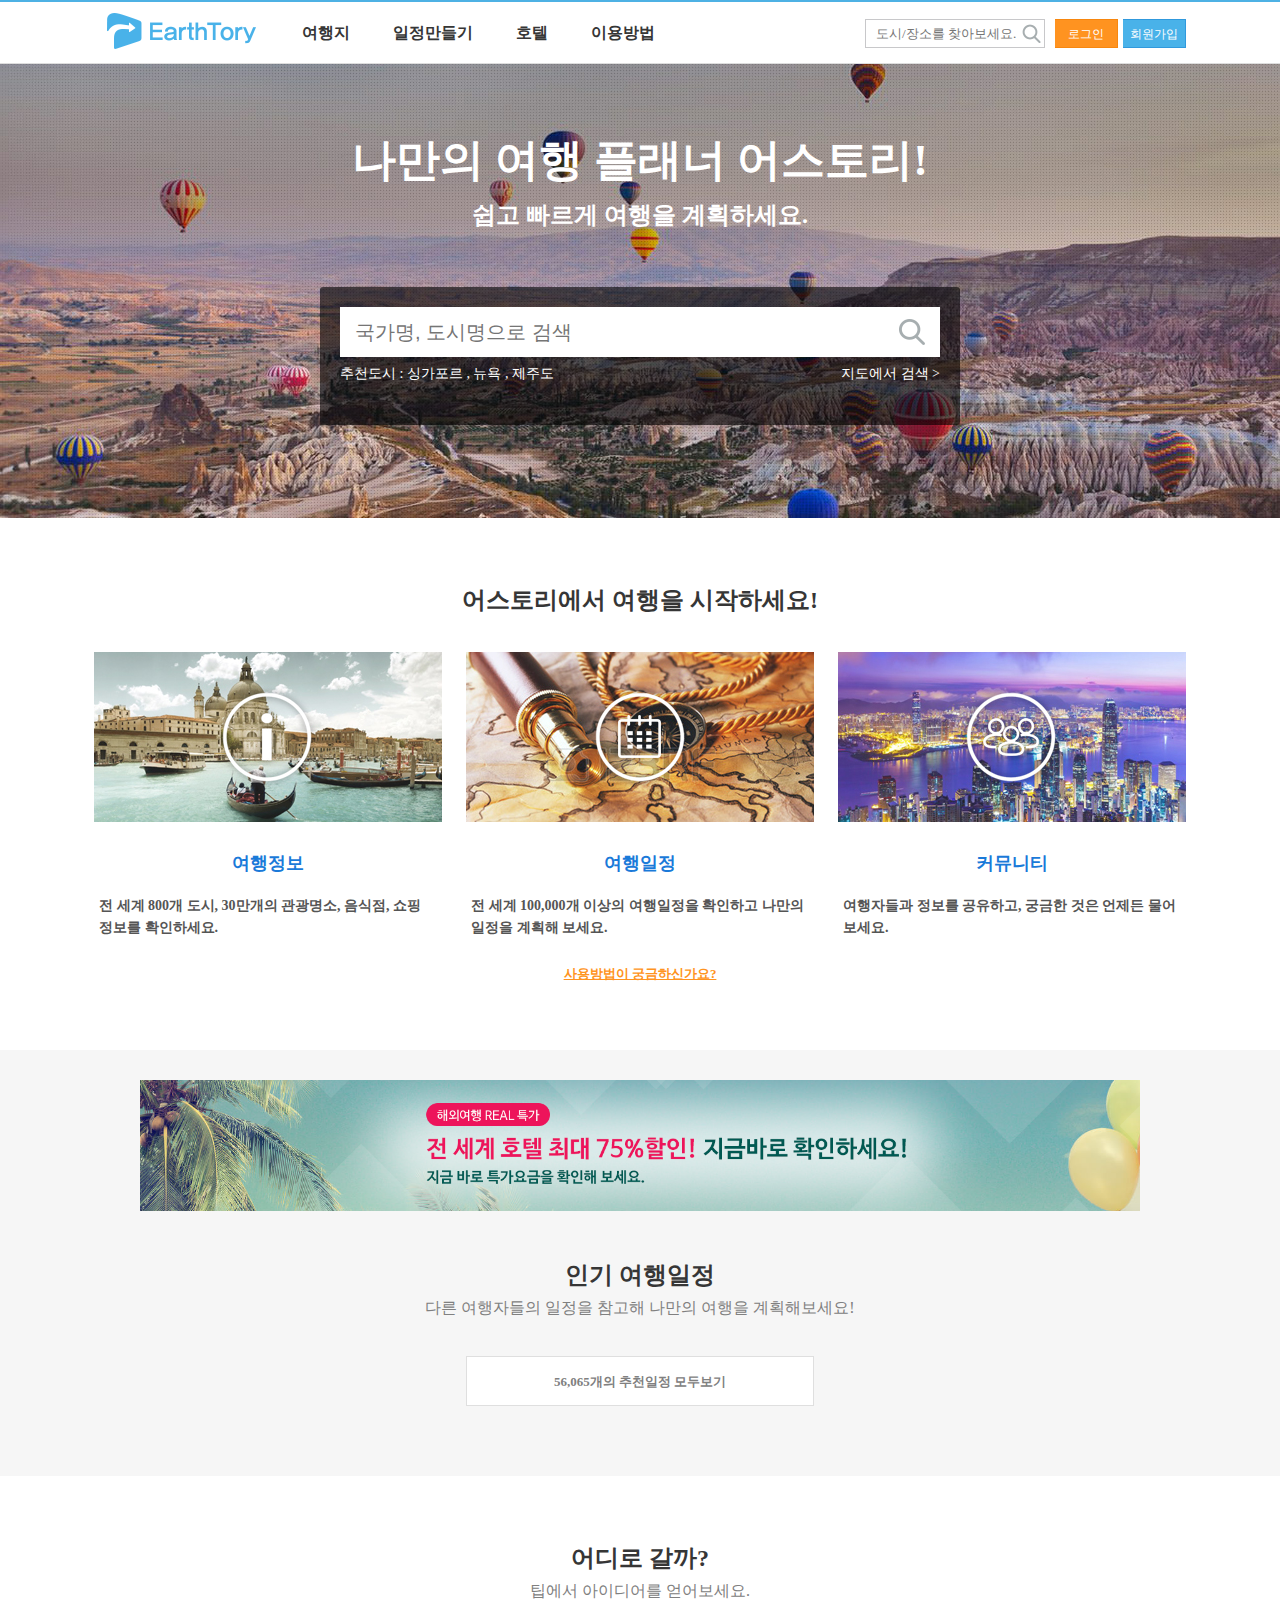
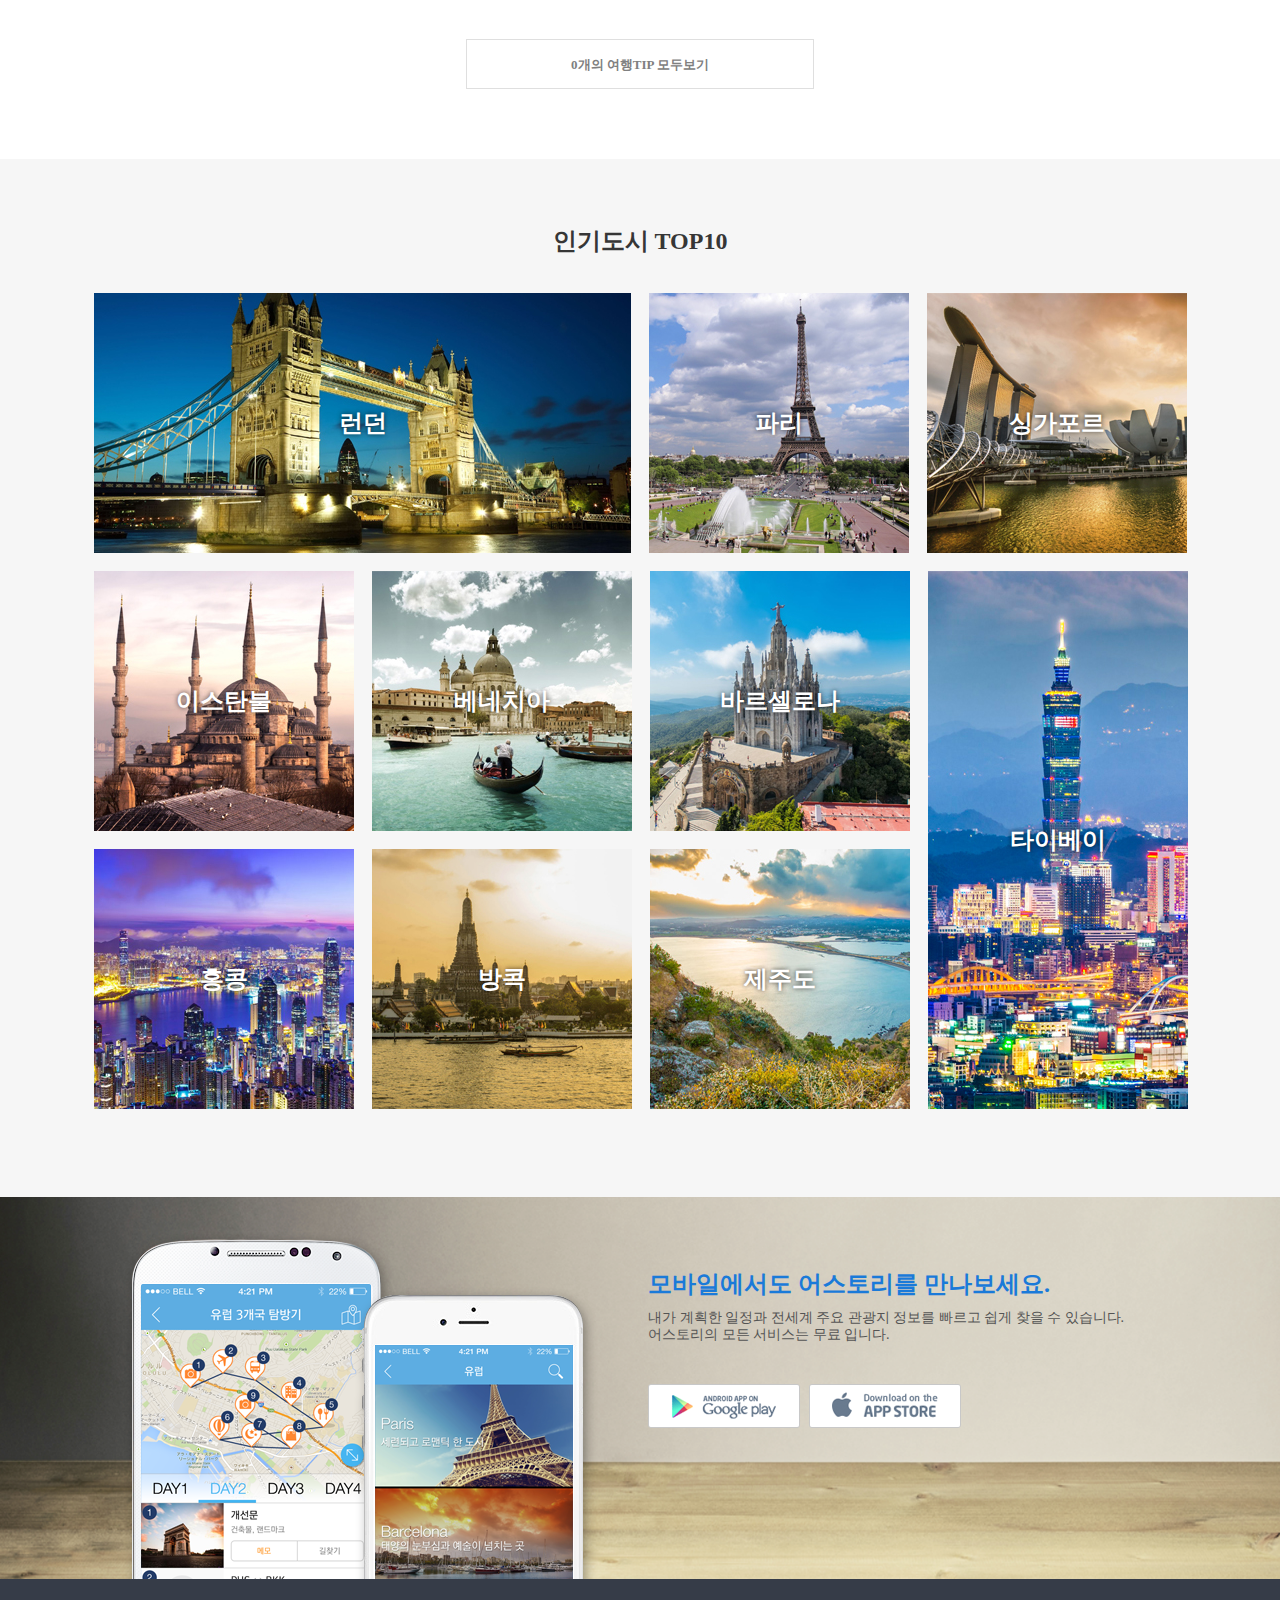
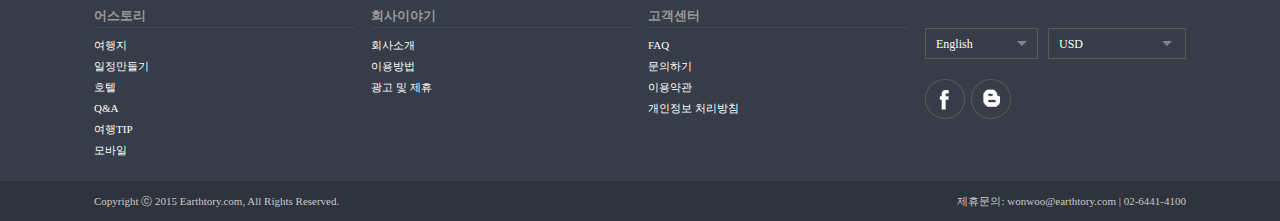
==== earthtory/WebContent/www.earthtory.com/ko/index.html @ 59d62470 "earthtory html,css,js file" ====
<!DOCTYPE HTML>
<!--[if lte IE 8]>
<script>
location.href = "/ko/update";
</script>
<![endif]-->
<html xmlns:fb="http://www.facebook.com/2008/fbml" xmlns:og="http://opengraphprotocol.org/schema/" lang="ko">
	
<!-- Mirrored from www.earthtory.com/ko/ by HTTrack Website Copier/3.x [XR&CO'2014], Thu, 04 Oct 2018 10:22:59 GMT -->
<!-- Added by HTTrack --><meta http-equiv="content-type" content="text/html;charset=UTF-8" /><!-- /Added by HTTrack -->
<head>
		<meta http-equiv="X-UA-Compatible" content="IE=edge;chrome=1" />
		<meta http-equiv="content-type" content="text/html; charset=utf-8"/>
		<meta name="google-site-verification" content="ipMgUnVX-SfjeuEkrb4h9kVsm7aKqjCDyEaCwb3EtlU" />
				<title>여행 플래너 어스토리</title>
		<meta name="description" content="20만개의 여행일정, 나만의 여행일정 계획하기"/>
		<meta name="keywords" content="여행일정, 여행일정 만들기, 명소, 음식점, 나이트라이프 여행정보, 호텔 가격비교, 호텔 최저가, 항공권 가격비교, 아시아 여행정보, 일본 여행, 타이베이 여행, 홍콩 여행, 런던 여행, 오사카 여행, 필리핀 여행, 유럽 여행, 호주 여행, 미국 여행, 괌 여행, 제주도 여행, 부산 여행, 싱가폴 여행, 말레이시아 여행, 발리 여행"/>
		<meta property="fb:app_id" content="334344006612913" />
	           <meta property="og:title" content="여행 플래너 어스토리"/>
	           <meta property="og:type" content="article"/>
	           <meta property="og:url" content="http://www.earthtory.com/ko"/>
	           <meta property="og:description" content="20만개의 여행일정, 나만의 여행일정 계획하기"/>
	           <meta property="og:image" content="../res/img/earthtory_logo_to_sns.png"/>
				<link rel="shortcut icon" href="http://www.earthtory.com/res/earthtory.ico">
		<link rel="stylesheet" href="../res/css/common/web/default_ko8db7.css?v=150805" type="text/css" />
		<link rel="stylesheet" href="../res/css/component/reset8db7.css?v=150805" />
		<link rel="stylesheet" href="../res/css/component/default8db7.css?v=150805" />
		<link rel="stylesheet" href="../res/css/common/web/gnb8db7.css?v=150805" />
		<script>
			var et_lang = 'ko';
		</script>
		<script type="text/javascript" src="../res/js/js/jquery-latest.min.js"></script>
		<script type="text/javascript" src="../res/js/common_script46d0.js?v=151210"></script>
		<script type="text/javascript" src="../res/js/component8db7.js?v=150805"></script>
		<script src="../res/js/js/jquery.form.js"></script>  <!-- jQuery Form -->
		<script src="../res/js/web/common_w8db7.js?v=150805"></script>
		<script src="../res/js/web/gnb.js"></script>
		<script type='text/javascript' src="../res/js/js/jquery.xdomainrequest.min.js"></script>
		<script type="text/javascript" src="../res/js/js/placeholder.js"></script>
		<script type="text/javascript">
			lang = {};
			function lang_uri(){
				return '';
			}
		</script>
		<script type="text/javascript" src="http://www.earthtory.com/jslang?lang=ko&amp;lang_file=commonjs"></script>
      <link rel="image_src" href="../res/img/earthtory_logo_to_sns.png"/>

      	      	<link rel="canonical" href="http://www.earthtory.com/ko">
      	
	<link rel="home" href="http://earthtory.com/">

	<link rel="alternate" href="http://www.earthtory.com/" hreflang="x-default" title="English"/>
	<link rel="alternate" href="http://www.earthtory.com/ja" hreflang="ja-jp" title="日本語"/>
	<link rel="alternate" href="http://www.earthtory.com/ko" hreflang="ko-kr" title="한국어"/>


<!--[if lt IE 9]>
	<script src="http://css3-mediaqueries-js.googlecode.com/svn/trunk/css3-mediaqueries.js"></script>
	<script src="https://oss.maxcdn.com/libs/html5shiv/3.7.0/html5shiv.js"></script>
	<script src="https://oss.maxcdn.com/libs/respond.js/1.4.2/respond.min.js"></script>

<![endif]-->
  <!--//<style type="text/css">
    *{
      behavior: url(/pie/PIE.htc);
    }
  </style>-->
<meta name="google-site-verification" content="MwgpAlNbsXRZEln-QQP8Jra-Aj8cTKcCtDd3L_StvTc" />
<meta name="naver-site-verification" content="48a2af847268bfd79153f73690ad01b35cb1593a"/>
	</head>

	<body>
<script>
  (function(i,s,o,g,r,a,m){i['GoogleAnalyticsObject']=r;i[r]=i[r]||function(){
  (i[r].q=i[r].q||[]).push(arguments)},i[r].l=1*new Date();a=s.createElement(o),
  m=s.getElementsByTagName(o)[0];a.async=1;a.src=g;m.parentNode.insertBefore(a,m)
  })(window,document,'script','../../www.google-analytics.com/analytics.js','ga');

  ga('create', 'UA-56285148-1', 'auto');
  ga('send', 'pageview');

    function setCookie(cName, cValue, cDay){
        var expire = new Date();
        expire.setDate(expire.getDate() + cDay);
        cookies = cName + '=' + escape(cValue) + '; path=/ '; // 한글 깨짐을 막기위해 escape(cValue)를 합니다.
        if(typeof cDay != 'undefined') cookies += ';expires=' + expire.toGMTString() + ';';
        document.cookie = cookies;
    }
 

    function getCookie(cName) {
        cName = cName + '=';
        var cookieData = document.cookie;
        var start = cookieData.indexOf(cName);
        var cValue = '';
        if(start != -1){
            start += cName.length;
            var end = cookieData.indexOf(';', start);
            if(end == -1)end = cookieData.length;
            cValue = cookieData.substring(start, end);
        }
        return unescape(cValue);
    }

// var service_popup = getCookie('service_popup_160112');
// if(service_popup == ''){
// window.open('http://www.earthtory.com/earthtory_160112_service_check.php', 'service_check', 'toolbar=no,location=no,directories=no,status=no,menubar=no,scrollbars=no, resizable=no,width=536,height=491')
// setCookie('service_popup_160112','close',7);
// }
//location.href="http://www.earthtory.com/earthtory_150324_service_check.php";
</script>




<div id="header">
	<div class="wrap">
						<h1 class="logo fl" alt="여행의 시작! 어스토리">
				<a href="http://www.earthtory.com/"><img src="../res/img/common/gnb/logo.png" alt="여행의 시작! 어스토리" ></a>
			</h1>
								<ul class="gnb fl">
			<a href="http://www.earthtory.com/area" class="fl"><li>여행지</li></a>
			<a href="http://www.earthtory.com/plan" class="fl"><li>일정만들기</li></a>
						<!--//start
			<a href="http://hotels.earthtory.com" target="_blank" class="fl"><li style="position:relative;">호텔비교<span style="font-size:10px;background:#ff0000;color:#fff;width:16px;height:16px;border-radius:8px;display:block;position:absolute;top:11px;right:6px;line-height:18px;text-align:center;">N</span></li></a>
			end//-->
<!-- 				<a href="/community/qa"" class="fl gnb_cmmt" data-on="n">
					<li>
						커뮤니티					</li>
					<div class="gnb_community_menu">
						<a href="/community/tips" class="gnb_cmmt_mnu gtip">
							여행TIP						</a>
						<a href="/community/qa" class="gnb_cmmt_mnu gqa">
							Q&A						</a>
					</div>
				</a> -->
						<a href="http://www.earthtory.com/hotel" class="fl"><li>호텔</li></a>
						<!--<a href="/flight" class="fl"><li>항공</li></a>-->
			<a href="http://www.earthtory.com/intro" class="fl"><li>이용방법</li></a>
			<!--//<a href="http://bilibaba.net" target="_blank" class="fl" style="font-weight:900;"><li>고프로대여</li></a>-->
			
		</ul>

		<div class="fr gnb_box">
			
				<div class="fl gnb_search_box" ><input type="text" id="gnb_search" placeholder="도시/장소를 찾아보세요."><div class="gnb_search_btn" style="display:none;"></div></div>
				<div id="gnb_search_autocomplete">

				</div>
			
		
			<div class="gnb_set_box_open_currency">
				<ul class="gnb_set_box_content_currency" id="gnb_set_select_currency">


					<li class="title bd_top">통화</li>
					<li class="radio" data-val="USD" data-name="currency">$ USD</li>
					<li class="radio" data-val="JPY" data-name="currency">¥ JPY</li>
					<li class="radio" data-val="EUR" data-name="currency">€ EUR</li>
					<li class="radio" data-val="CNY" data-name="currency">元 CNY</li>
					<li class="radio" data-val="AUD" data-name="currency">$ AUD</li>
					<li class="radio" data-val="CAD" data-name="currency">$ CAD</li>
					<li class="radio" data-val="NZD" data-name="currency">$ NZD</li>
					<li class="radio" data-val="GBP" data-name="currency">£ GBP</li>
					<li class="radio" data-val="PHP" data-name="currency">PhP PHP</li>
					<li class="radio" data-val="HKD" data-name="currency">HK$ HKD</li>
					<li class="radio" data-val="SGD" data-name="currency">$ SGD</li>
					<li class="radio" data-val="INR" data-name="currency">Rs INR</li>
					<li class="radio on" data-val="KRW" data-name="currency">\ KRW</li>
					
					
				</ul>
			</div>

			<div class="gnb_set_box_open_lang">
				<ul class="gnb_set_box_content_lang" id="gnb_set_select_lang">

					<li class="title">언어</li>
					<li class="radio on" data-val="ko" data-name="lang">한국어</li>
					<li class="radio" data-val="en" data-name="lang">ENGLISH</li>
					<li class="radio" data-val="ja" data-name="lang">日本語</li>

					<li class="title bd_top">거리 단위</li>
					<li class="radio on" data-val="km" data-name="units">Km</li>
					<li class="radio" data-val="mi" data-name="units">Miles</li>

				</ul>
			</div>

									<a href="javascript:void(0)" class="fr" onclick="et_modal('365px','499px','1','0','/member/join','2','1')"><div class="fl gnb_join_btn">회원가입</div></a>
					<a href="javascript:void(0)" class="fr" onclick="et_modal('365px','380px','1','0','/member','2','1')"><div class="fl gnb_login_btn">로그인</div></a>
				
			

			<a href="javascript:void(0);" class="fr" style="display:none;">

			<div class="fl gnb_set_box_currency script-popup" data-scp_child="gnb_set_box_open_currency" data-scp_ani="fade">
				<div style="padding-left:15px;">KRW</div>
			</div>

			<div class="fl gnb_set_box_lang script-popup" data-scp_child="gnb_set_box_open_lang" data-scp_ani="fade">
				<div style="width:81px;padding-left:12px;">한국어</div>
			</div>			
		</a>
			<div class="clear"></div>

		</div>
		<div class="clear"></div>
		</div>

	</div>
	<div class="clear"></div>





	
<div class="recent_action ra_absolute"></div>


<script>
//console.log('ko');
//console.log('ko');



    $('#gnb_set_select_currency, #gnb_set_select_lang').on('click', 'li', function(){
      var select_val = $(this).attr('data-val');
      var select_name = $(this).attr('data-name');

      var data = 'member_srl=0&'+select_name+'='+select_val;
        $.ajax({  
        type:'post',
        data:data,
        url:'/api/member/set_session',
        success: function(data){
             if(select_name == 'lang'){
             	if(select_val == 'en'){
             		location.href='http://www.earthtory.com/';
             	}else{
             		location.href='/'+select_val+'/';
             	}
             }else{
             	location.href='http://www.earthtory.com/';
             }
        }
      }); 
    });

</script><link rel="stylesheet" href="../res/css/web/date_picker8db7.css?v=150805" />
<link rel="stylesheet" href="../res/css/web/main59a4.css?v=150924" />
<script type="text/javascript" src="http://www.earthtory.com/jslang?lang=ja&amp;lang_file=city"></script>
<script type="text/javascript" src="../res/js/web/jui/jquery-ui.js"></script>
<script type="text/javascript" src="../res/js/web/main.js"></script>


<script type="text/javascript">
	$(document).ready(function(){
						$.ajax({
			type:'POST',
			url:'/api/tips/get_main_tips',
			data:{},
			success:function(data){
				console.log(data);
				var html = '';
				$.each(data.response_data,function(key,val){
					if(key == 0 || key == 5){
						var big_c = ' big';
					}else{
						var big_c = '';
					}
					html += '<a href="'+val.link_url+'" class="story_box'+big_c+'">';
						html += '<div class="story_imgbox">';
							html += '<div class="story_cnt">';
								html += val.cnt
							html += '</div>';
							html += '<img src="'+val.cover_img+'" alt="" class="story_img" onError="this.src=\''+val.page_img+'\';" />';
						html += '</div>';
						html += '<div class="story_title">';
							html += val.title
						html += '</div>';
						html += '<div class="story_desc">';
							if(big_c == ' big'){
								html += val.description.cut(150,'...');
							}else{
								html += val.description.cut(70,'...');
							}
							
						html += '</div>';
					html += '</a>';
				});

				html += '<div class="clear"></div>';

				$('.story_list').html(html);
				$('.more_btn.tip').text(lang_ex(lang.main_tip_more,data.response_result));
			}
		});
			});


get_plan_main_list();
function get_plan_main_list(){
  $.ajax({  
		type:'post',
		url:'/api/plan/get_plan_main_list',
		dataType:'json',
		success: function(data){
		 html = '';
		 console.log('====================');
		 console.log(data);
		  $.each(data.response_data, function(key, val) {
				html += '<a href="'+val.plan_url+'" target="_blank" class="box"><div class="plan_bg">';
				html += '<div class="plan_bg_inner"><span>'+val.start_day+'</span><span class="tour_day">'+val.tour_day+'DAYS</span><br>'+cutStr(val.pn_title,38)+'</div></div>';
				html += '<div class="plan_img_box">	<img src="'+val.cover_img_url+'" alt="" class="plan_img"></div>';
				html += '<div class="plan_bg_inner2"><span>'+val.tour_type_nm+'</span><div class="fr pn_list_copy_icon">'+val.copy_cnt+'</div><div class="fr pn_list_view_icon">'+val.view_cnt+'</div><div class="fr pn_list_spot_icon">'+val.inspot_cnt+'</div>';
				html += '<div class="clear"></div><div class="pn_list_city">'+cutStr(val.city_names,45)+'</div><div class="clear"></div><div class="pn_list_user">'+val.member_names+'</div></div></a>';
		  });
		  html += '<div class="clear"></div>';
		  $('.plan_list').html(html);
		},complete: function(){

		},error:function(data){
			console.log(data);
		}
	  });
}

</script>
<div class="main_top" style="background:url('../res/img/main/key_bg_3.jpg') no-repeat;background-size:cover;">
	<div class="wrap">
		<div class="main_top_title">
			나만의 여행 플래너 어스토리!		</div>
		<div class="main_top_desc">
			쉽고 빠르게 여행을 계획하세요.		</div>
		<div class="search_area">
			<input class="search_input" id="city_search" placeholder="국가명, 도시명으로 검색">
			<div id="city_autocomplete"></div>
			<div class="latest_search">
									추천도시 : 
											<a href="http://www.earthtory.com/city/singapore_243" class="latest_a">싱가포르</a>
					,						<a href="http://www.earthtory.com/city/new-york_10022" class="latest_a">뉴욕</a>
					,						<a href="http://www.earthtory.com/city/jeju_312" class="latest_a">제주도</a>
												</div>
			<a class="go_map" href="javascript:void(0)" onclick="et_full_modal('/modal/world_map')">지도에서 검색 ></a>
			<div class="clear"></div>
		</div>
	</div>
</div>

<div class="page white">
	<div class="wrap">
		<div class="page_title">
			어스토리에서 여행을 시작하세요!		</div>
		<div class="clear"></div>
		<div class="intro_list">
			<div class="intro_box" onClick="location.href='http://www.earthtory.com/area';">
				<img src="../res/img/main/intro_img/intro_1.jpg" alt="" />
				<div class="intro_title">
					여행정보				</div>
				<div class="intro_desc">
					전 세계 800개 도시, 30만개의 관광명소, 음식점, 쇼핑 정보를 확인하세요.				</div>
			</div>
			<div class="intro_box" onClick="location.href='http://www.earthtory.com/plan';">
				<img src="../res/img/main/intro_img/intro_2.jpg" alt="" />
				<div class="intro_title">
					여행일정				</div>
				<div class="intro_desc">
					전 세계 100,000개 이상의 여행일정을 확인하고 나만의 일정을 계획해 보세요.				</div>
			</div>
							<div class="intro_box" onClick="location.href='http://www.earthtory.com/community/qa';">
							<img src="../res/img/main/intro_img/intro_3.jpg" alt="" />
				<div class="intro_title">
					커뮤니티				</div>
				<div class="intro_desc">
					여행자들과 정보를 공유하고, 궁금한 것은 언제든 물어보세요.				</div>
			</div>
			<div class="clear"></div>
		</div>
		<a href="http://www.earthtory.com/intro" class="intro_link">
			사용방법이 궁금하신가요?		</a>
	</div>
</div>


	<div class="page silver" style="padding-top:30px;">
		
		<center style="padding-bottom:50px;"><a href="https://www.agoda.com/?cid=1740480" target="_blank"><img src="../res/1600_210_1.png" style="width:1000px;height:auto;"></a></center>
		
		<!--//<center style="padding-bottom:50px;"><a href="/earthtory_agoda" target="_blank"><img src="/res/et_x_agoda/1000X131.jpg" style="width:1000px;height:auto;"></a></center>-->
		<div class="wrap">
			<div class="page_title">
				인기 여행일정
			</div>
			<div class="page_desc">
				다른 여행자들의 일정을 참고해 나만의 여행을 계획해보세요!
			</div>
			<div class="plan_list">
				

					<div class="clear"></div>
			</div>
			<div class="more_btn" onClick="location.href='http://www.earthtory.com/plan';">
				56,065개의 추천일정 모두보기
			</div>
		</div>
	</div>

	<div class="page white">
		<div class="wrap">
			<div class="page_title">
				어디로 갈까?			</div>
			<div class="page_desc">
				팁에서 아이디어를 얻어보세요.			</div>
			<div class="story_list">
				<!--
				<a href="#" class="story_box big">
					<div class="story_imgbox">
						<div class="story_cnt">
							54
						</div>
						<img src="http://img.earthtory.com/img/place_img/92/1239_0_et.jpg" alt="" class="story_img" />
					</div>
					<div class="story_title">
						서울여행 한눈에 파악하기
					</div>
					<div class="story_desc">
						2004년 여름, 파리의 공기는 조용히 서울에도착했다.  남성과 여성의 더 신데렐라 이야기<br>
						를 참조하거나 매력의 푸 신 양, 김정은....
					</div>
				</a>
				<a href="#" class="story_box">
					<div class="story_imgbox">
						<div class="story_cnt">
							54
						</div>
						<img src="http://img.earthtory.com/img/place_img/92/1126_0_et.jpg" alt="" class="story_img" />
					</div>
					<div class="story_title">
						서울여행 한눈에 파악하기
					</div>
					<div class="story_desc">
						2004년 여름, 파리의 공기는 조용히 서울에도착했다.  남성과 여성의 더 신데렐라 이야기<br>
						를 참조하거나 매력의 푸 신 양, 김정은....
					</div>
				</a>
				<div class="clear"></div>
				-->
			</div>

			<div class="more_btn tip" onClick="location.href='http://www.earthtory.com/community/tips';">
				0개의 여행TIP 모두보기			</div>
		</div>
	</div>

<div class="page silver">
	<div class="wrap">
		<div class="page_title">
			인기도시 TOP10		</div>
		<div class="top_city_list">
			<a href="http://www.earthtory.com/city/london_309" class="top_city w2">
				<div class="top_city_title">
					런던				</div>
				<img src="../res/img/main/po_city/po_city_01.jpg" alt="" />
			</a>
			<a href="http://www.earthtory.com/city/paris_307" class="top_city">
				<div class="top_city_title">
					파리				</div>
				<img src="../res/img/main/po_city/po_city_02.jpg" alt="" />
			</a>
			<a href="http://www.earthtory.com/city/singapore_243" class="top_city">
				<div class="top_city_title">
					싱가포르				</div>
				<img src="../res/img/main/po_city/po_city_03.jpg" alt="" />
			</a>

			<a href="http://www.earthtory.com/city/istanbul_202" class="top_city">
				<div class="top_city_title">
					이스탄불				</div>
				<img src="../res/img/main/po_city/po_city_04.jpg" alt="" />
			</a>
			<a href="http://www.earthtory.com/city/venice_187" class="top_city">
				<div class="top_city_title">
					베네치아				</div>
				<img src="../res/img/main/po_city/po_city_05.jpg" alt="" />
			</a>
			<a href="http://www.earthtory.com/city/barcelona_10005" class="top_city">
				<div class="top_city_title">
					바르셀로나				</div>
				<img src="../res/img/main/po_city/po_city_06.jpg" alt="" />
			</a>
			<a href="http://www.earthtory.com/city/taipei_92" class="top_city h2">
				<div class="top_city_title">
					타이베이				</div>
				<img src="../res/img/main/po_city/po_city_07.jpg" alt="" />
			</a>

			<a href="http://www.earthtory.com/city/hong-kong_245" class="top_city">
				<div class="top_city_title">
					홍콩				</div>
				<img src="../res/img/main/po_city/po_city_08.jpg" alt="" />
			</a>
			<a href="http://www.earthtory.com/city/bangkok_86" class="top_city">
				<div class="top_city_title">
					방콕				</div>
				<img src="../res/img/main/po_city/po_city_09.jpg" alt="" />
			</a>
			<a href="http://www.earthtory.com/city/jeju_312" class="top_city">
				<div class="top_city_title">
					제주도				</div>
				<img src="../res/img/main/po_city/po_city_10.jpg" alt="" />
			</a>
			<div class="clear"></div>
		</div>
	</div>
</div>


<div class="et_mobile_full_box">
	<div class="wrap" style="height:382px;">
		<div class="et_mobile_demo"><img src="../res/img/main/et_mobile_demo_ko.png" alt="모바일에서도 어스토리를 만나보세요."></div>
		<div class="et_mobile_title">
			<!--모바일에서도 어스토리를 만나보세요-->모바일에서도 어스토리를 만나보세요.		</div>
		<div class="et_mobile_sub_title" style="font-size:14px;">
			<!--내가 계획한 일정과 전세계 주요 관광지 정보를 빠르고 쉽게 찾을 수 있습니다.<br>어스토리의 모든 서비스는 무료 입니다.-->내가 계획한 일정과 전세계 주요 관광지 정보를 빠르고 쉽게 찾을 수 있습니다.<br>어스토리의 모든 서비스는 무료 입니다.		</div>
		<div class="et_mobile_google"><a href="https://play.google.com/store/apps/details?id=com.earthtory" target="_blank"><img src="../res/img/main/et_mobile_google.png"></a></div>
		<div class="et_mobile_apple">
							<a href="https://itunes.apple.com/kr/app/eoseutoli-earthtory-juyo-gwangwangji/id919377935?mt=8" target="_blank">
							<img src="../res/img/main/et_mobile_apple.png">
			</a>
		</div>
		<div class="et_mobile_sns_fb">
			<a href="http://facebook.com/Earthtory" target="_blank">
				<div class="et_mobile_sns_icon fl">
					<img src="../res/img/main/sns_fb_icon.png" alt="어스토리 페이스북"><!--어스토리 페이스북-->
				</div>
			<div class="et_mobile_sns_txt fl">www.facebook.com/Earthtory</div></a>
			<div class="clear"></div>
		</div>
		<div class="et_mobile_sns_nv">
			<a href="http://blog.earthtory.com/" target="_blank">
				<div class="et_mobile_sns_icon fl">
					<img src="../res/img/main/sns_nv_icon.png" alt="어스토리 블로그"><!--어스토리 블로그-->
				</div>
			<div class="et_mobile_sns_txt fl">blog.earthtory.com</div></a>
			<div class="clear"></div>
		</div>
	</div>
</div>	
<div id="footer">
	<div class="wrap">
		<div class="footer_col fl">
			<div class="footer_title">어스토리</div>
			<a href="http://www.earthtory.com/area">여행지</a>
			<a href="http://www.earthtory.com/plan">일정만들기</a>
			<a href="http://www.earthtory.com/hotel">호텔</a>
						<a href="http://www.earthtory.com/community/qa">Q&A</a>
			<a href="http://www.earthtory.com/community/tips">여행TIP</a>
						<a href="http://www.earthtory.com/mobile">모바일</a><!--모바일-->
		</div>

		<div class="footer_col fl">
			<div class="footer_title">회사이야기</div>
			<a href="http://www.earthtory.com/helpdesk/about">회사소개</a>
			<a href="http://www.earthtory.com/helpdesk/intro">이용방법</a>
			<a href="http://www.earthtory.com/helpdesk/contact">광고 및 제휴</a>
		</div>

		<div class="footer_col fl">
			<div class="footer_title">고객센터</div>
			<a href="http://www.earthtory.com/helpdesk/faq">FAQ</a>
			<a href="http://www.earthtory.com/helpdesk">문의하기</a>
			<a href="http://www.earthtory.com/helpdesk/policy">이용약관</a>
			<a href="http://www.earthtory.com/helpdesk/personal_info">개인정보 처리방침</a>
		</div>
		
		
				<div class="footer_col fl" style="margin-right:0px;">
			<div class="footer_title" style="border-bottom:0px;margin-bottom:0px;">&nbsp;</div>
			<script type="text/javascript">
				$(document).ready(function(){
					$('#lang_chage_item_box .lang_change_item').click(function(){
						var lang_n = $(this).attr('data');
						console.log(lang_n);
						$.ajax({
							type:'post',
							url:'/api/member/set_session',
							data:{'lang':lang_n},
							success:function(){
								if(lang_n == 'ko'){
									location.href = 'index.html';
								}else if(lang_n == 'ja'){
									location.href = 'http://www.earthtory.com/ja/';
								}else{
									location.href = 'http://www.earthtory.com/';
								}
							}
						});
					});

					$('#currency_change_item_box .currency_change_item').click(function(){
						var currency = $(this).attr('data');
						console.log(currency);
						$.ajax({
							type:'post',
							url:'/api/member/set_session',
							data:{'currency':currency},
							success:function(data){
								location.href = 'http://www.earthtory.com/ko';
							}
						});
					});
				});

				$('#footer').on('click','#footer_lang_sel_box',function(){
					is_open = $(this).attr('data-is_open');
					//console.log(is_open);
					if(is_open == '1'){
						$('#lang_chage_item_box').slideUp(300);
						$(this).attr('data-is_open','0');
					}else{
						$('#lang_chage_item_box').slideDown(200);
						$(this).attr('data-is_open','1');
					}
				});

				$('#footer').on('click','#footer_currency_sel_box',function(){
					is_open = $(this).attr('data-is_open');
					//console.log(is_open);
					if(is_open == '1'){
						$('#currency_change_item_box').slideUp(300);
						$(this).attr('data-is_open','0');
					}else{
						$('#currency_change_item_box').slideDown(200);
						$(this).attr('data-is_open','1');
					}
				});

			</script>


			<div class="fl footer_lang_box" id="footer_lang_sel_box" data-is_open="0" data-h="ko">
									English
							</div>
			<div id="lang_chage_item_box">
				<a href="index.html" class="prevent_href lang_change_item" data="ko.html">한국어</a>
				<a href="http://www.earthtory.com/ja/" class="prevent_href lang_change_item" data="http://earthtory.com/">日本語</a>
				<a href="http://www.earthtory.com/" class="prevent_href lang_change_item" data="http://earthtory.com/">English</a>
			</div>
			<div class="fl footer_currency_box" id="footer_currency_sel_box" data-is_open="0">				
				USD			</div>
			<div id="currency_change_item_box">
				<a class="currency_change_item" data="http://earthtory.com/">KRW</a>
				<a class="currency_change_item" data="http://earthtory.com/">JPY</a>
				<a class="currency_change_item" data="http://earthtory.com/">USD</a>
			</div>
			<div class="clear" style="padding-bottom:20px"></div>

			<div class="fl footer_sns_icon"><a href="https://www.facebook.com/Earthtory" target="_blank"><img src="../res/img/common/footer/ft_fb_icon.png" alt="어스토리 페이스북"></a></div>
			<div class="fl footer_sns_icon"><a href="http://blog.earthtory.com/" target="_blank"><img src="../res/img/common/footer/ft_blog_icon.png" alt="어스토리 트위터"></a></div>
			<!-- <div class="fl footer_sns_icon"><img src="/res/img/common/footer/ft_pr_icon.png" alt="어스토리 핀터레스트"></div>
			<div class="fl footer_sns_icon"><img src="/res/img/common/footer/ft_gp_icon.png" alt="어스토리 구글플러스"></div> -->
			<div class="clear"></div>
		</div>
		
		<div class="clear"></div>
	</div>

	<div class="footer_bottom">
		<div class="wrap">
			Copyright ⓒ 2015 Earthtory.com, All Rights Reserved.
						<div style="float:right;">제휴문의: wonwoo@earthtory.com | 02-6441-4100</div><div class="clear"></div>
		</div>
	</div>
</div>
---- earthtory/WebContent/www.earthtory.com/res/css/common/web/default_ko8db7.css ----
@charset "utf-8";

html, body, div, span, applet, object, iframe,
h1, h2, h3, h4, h5, h6, p, blockquote, pre,
a, abbr, acronym, address, big, cite, code,
del, dfn, em, img, ins, kbd, q, s, samp,
small, strike, strong, sub, sup, tt, var,
 u, i, center,
dl, dt, dd, ol, ul, li,
fieldset, form, label, legend,
table, caption, tbody, tfoot, thead, tr, th, td,
article, aside, canvas, details, embed, 
figure, figcaption, footer, header, hgroup, 
menu, nav, output, ruby, section, summary,
time, mark, audio, video {
    margin: 0;
    padding: 0;
    border: 0;
    font-size: 100%;
    font: inherit;
}

article, aside, details, figcaption, figure, 
footer, header, hgroup, menu, nav, section {
    display: block;
}
body {
    line-height: 1;
}
ol, ul {
    list-style: none;
}
blockquote, q {
    quotes: none;
}
blockquote:before, blockquote:after,
q:before, q:after {
    content: '';
    content: none;
}
table {
    border-collapse: collapse;
    border-spacing: 0;
}

a, a:hover{
	text-decoration:none;
}

body, html{
	margin:0;
	padding:0;
	width:100%;
	height:100%;
	font-family:nanum;
	font-size:12px;
}

html{
	overflow-y:scroll;
}

@font-face {
	font-family: 'nanum';
	src: url('http://img.earthtory.com/res/file/font/NanumBarunGothic.eot') format('eot');
	src: url('http://img.earthtory.com/res/file/font/NanumBarunGothic.eot?#iefix') format('embedded-opentype'),
		url('http://img.earthtory.com/res/file/font/NanumBarunGothic.woff') format('woff'),
		url('http://img.earthtory.com/res/file/font/NanumBarunGothic.ttf') format('truetype');
	font-weight:normal;
	font-style:normal;
}

@font-face {
	font-family: 'nanum_b';
	src: url('http://img.earthtory.com/res/file/font/NanumBarunGothic.eot') format('eot');
	src: url('http://img.earthtory.com/res/file/font/NanumBarunGothic.eot?#iefix') format('embedded-opentype'),
		url('http://img.earthtory.com/res/file/font/NanumBarunGothic.woff') format('woff'),
		url('http://img.earthtory.com/res/file/font/NanumBarunGothic.ttf') format('truetype');
	font-weight:normal;
	font-style:normal;
}

*{
	font-family:'나눔바른고딕',NanumBarunGothic,'nanum','돋움',Dotum,'맑은고딕','Malgun Gothic','굴림',Gulim,Helvetica,sans-serif;
}

.clear{
	clear:both;
}

.fl{float:left;}

.fr{float:right;}

#wrap {width:100%; height:100%; margin:0 auto;}
#header {position:relative; float:left; height:60px; background-color:white; width:100%;min-width:1092px; z-index:100;border-bottom: 1px solid #ddd;}
#container {float:left; width:100%; min-height:100%; margin: -60px 0 -400px;}
* html #container {height:100%;}
#content {float:left; width:100%; padding-bottom:30px;}
#footer {position:relative; float:left; height:400px; width:100%;} 

div, input, label, a, select{
	box-sizing:border-box;
}

.error{
	color:red;
	padding-top:3px;
}
#paging{padding:15px 0 30px;text-align:center;}
#paging button{min-width:23px;height:20px;margin-left:3px;padding:1px 4px;border:1px solid transparent;background-color:transparent;color:#808080;font-size:11px;vertical-align:top;cursor:pointer;}
#paging button:hover{border:1px solid #c6c6c6;}
#paging button.on{border:1px solid #1a7ad9;color:#1a7ad9;font-weight:bold;}
#paging .nv button{width:24px;border:1px solid #c6c6c6;text-indent:-5000px;overflow:hidden;}
#paging .pgn-pv1{background:url('../../../img/common/paging/pg_first.png') no-repeat;background-position:6px 4px;}
#paging .pgn-pv2{background:url('../../../img/common/paging/pg_prev.png') no-repeat;background-position:10px 4px;}
#paging .pgn-nx1{background:url('../../../img/common/paging/pg_last.png') no-repeat;background-position:7px 4px;}
#paging .pgn-nx2{background:url('../../../img/common/paging/pg_next.png') no-repeat;background-position:10px 4px;}
[class^="pgn-"],[class*=" pgn-"]{display:inline-block;background-image:url(http://earthtory.com/);background-repeat:no-repeat;}
---- earthtory/WebContent/www.earthtory.com/res/css/component/reset8db7.css ----
@charset "utf-8";
html, body, div, span, applet, object, iframe,
h1, h2, h3, h4, h5, h6, p, blockquote, pre,
a, abbr, acronym, address, big, cite, code,
del, dfn, em, img, ins, kbd, q, s, samp,
small, strike, strong, sub, sup, tt, var,
 u, i, center,
dl, dt, dd, ol, ul, li,
fieldset, form, label, legend,
table, caption, tbody, tfoot, thead, tr, th, td,
article, aside, canvas, details, embed, 
figure, figcaption, footer, header, hgroup, 
menu, nav, output, ruby, section, summary,
time, mark, audio, video {
    margin: 0;
    padding: 0;
    border: 0;
    font-size: 100%;
    font: inherit;
}
/* HTML5 display-role reset for older browsers */
article, aside, details, figcaption, figure, 
footer, header, hgroup, menu, nav, section {
    display: block;
}
body {
    line-height: 1;
}
ol, ul {
    list-style: none;
}
blockquote, q {
    quotes: none;
}
blockquote:before, blockquote:after,
q:before, q:after {
    content: '';
    content: none;
}
table {
    border-collapse: collapse;
    border-spacing: 0;
}

a, a:hover{
	text-decoration:none;
}

body, html{
	margin:0;
	padding:0;
	width:100%;
	height:100%;
	font-size:12px;
	font-family:'open sans';
}

html{
	overflow-y:scroll;
}

.clear{
	clear:both;
}

div, input, label, a, select, ul, li{
	box-sizing:border-box;
}
---- earthtory/WebContent/www.earthtory.com/res/css/component/default8db7.css ----
.bgb-10{
	background:url('../../img/component/bg/bgb_10.png') repeat;
}

.bgb-20{
	background:url('../../img/component/bg/bgb_20.png') repeat;
}

.bgb-30{
	background:url('../../img/component/bg/bgb_30.png') repeat;
}

.bgb-40{
	background:url('../../img/component/bg/bgb_40.png') repeat;
}

.bgb-50{
	background:url('../../img/component/bg/bgb_50.png') repeat;
}

.bgb-60{
	background:url('../../img/component/bg/bgb_60.png') repeat;
}

.bgb-70{
	background:url('../../img/component/bg/bgb_70.png') repeat;
}

.bgb-80{
	background:url('../../img/component/bg/bgb_80.png') repeat;
}

.bgb-90{
	background:url('../../img/component/bg/bgb_90.png') repeat;
}



.bgw-10{
	background:url('../../img/component/bg/bgw_10.png') repeat;
}

.bgw-20{
	background:url('../../img/component/bg/bgw_20.png') repeat;
}

.bgw-30{
	background:url('../../img/component/bg/bgw_30.png') repeat;
}

.bgw-40{
	background:url('../../img/component/bg/bgw_40.png') repeat;
}

.bgw-50{
	background:url('../../img/component/bg/bgw_50.png') repeat;
}

.bgw-60{
	background:url('../../img/component/bg/bgw_60.png') repeat;
}

.bgw-70{
	background:url('../../img/component/bg/bgw_70.png') repeat;
}

.bgw-80{
	background:url('../../img/component/bg/bgw_80.png') repeat;
}

.bgw-90{
	background:url('../../img/component/bg/bgw_90.png') repeat;
}

/* 라운딩 */

.circle{
	overflow:hidden;
	border-radius:50%;
}

/* 버튼 */

.btn-sky{
	height:42px;
	line-height:42px;
	padding:0px 15px 0px 15px;
	border:1px solid #3199d8;
	background:#49b2e9;
	font-family:'nanum_b';
	display:inline-block;
	color:white;
	text-align:center;
	cursor:pointer;
	font-size:15px;
}

.btn-gray{
	height:42px;
	line-height:42px;
	padding:0px 15px 0px 15px;
	border:1px solid #3b3b3bz;
	background:#555555;
	font-family:'nanum_b';
	display:inline-block;
	color:white;
	text-align:center;
	cursor:pointer;
	font-size:15px;
}


/* 라디오 */
.radio{
	cursor:pointer;
}

.et-radio{
	cursor:pointer;
	width:20px;
	height:20px;
	background:url('../../img/component/input/radio_bg.gif') no-repeat;
	display:block;
	float:left;
}

.et-radio:after{
	clear:both;
}

.radio:hover .et-radio{
	background-position:0px -40px;
}

.radio.on .et-radio{
	background-position:0px -20px;
}

.et-radio_txt{
	float:left;
	display:block;
	line-height:20px;
	padding-left:8px;
}

.et-radio_txt:after{
	clear:both;
}

/* 셀렉트 */

.select-parent{
	position:relative;
	border:1px solid #c8c8ca;
	cursor:pointer;
	display:inline-block;
	color:#808080;
	background:url('../../img/component/input/select_arrow.gif') no-repeat white;
	background-position:right 50%;
	padding-right:29px;
	top:0px;
}

.select-value{
	padding-left:10px;
	margin-right:29px;
	display:block;
	height:100%;
	float:left;
}

.select-arrow{
	width:29px;
	height:27px;
	display:block;
	float:right;
	overflow:hidden;
}

.select-arrow:after{
	clear:both;
}

.select-value, .select-option{
	height:29px;
	line-height:29px;
	padding-left:10px;
	font-family:'nanum';
	font-size:13px;
	color:#808080;
		white-space:nowrap;
}

.select-child{
	box-shadow:0px 0px 3px silver;
	display:inline-block;
	position:relative;
}

.select-option{
	padding-right:29px;
	border-bottom:1px solid #eaeaea;
	border-left:1px solid #c8c8ca;
	border-right:1px solid #c8c8ca;
	width:100%;
	cursor:pointer;
	background:white;
	white-space:nowrap;
}

.select-option:hover{
	background:#eaeaea;
}

.select-option.hidden{
	display:none;
}

.select-option.on{
	display:none;
}

.select-box{
	position:relative;
}

/* 모달 클래스 */

.et_modal_layer{
	position:fixed;
	width:100%;
	height:100%;
	z-index:999999;
	/*background:rgba(0,0,0,0.7);	*/
	background:url('../../img/component/bg/bgb_70.png') repeat;
}

.et_modal_layer_full{
	position:fixed;
	width:100%;
	height:100%;
	z-index:999999;
	/*background:rgba(0,0,0,0.7);	*/
	background:white;
}

.et_modal_bg{
	position:fixed;
	width:100%;
	height:100%;
	z-index:3;
	left:0px;
	top:0px;
}

.et_modal_bg.on{
	cursor:pointer;
}

.et_modal_window{
	position:relative;
	width:50%;
	height:50%;
	background:transparent;
	margin:0 auto;
	margin-top:200px;
	display:none;
	text-align:center;
	z-index:4;
}

.et_iframe{
	width:100%;
	height:100%;
	background:#fff;
	margin:0 auto;
	border:0px;
}
.et_modal_close{
	position:absolute;
	color:#fff;
	background:#000;
	cursor:pointer;
	right:0px;
}

.et_modal_load{
	position:fixed;
	width:100%;
	height:100%;
	color:#fff;
	margin:0 auto;
	text-align:center;
	font-weight:bold;
	font-size:20px;
}

.msg_box{
	height:83px;
	padding-left:68px;
	padding-right:20px;
	color:#555555;
	line-height:83px;
	background:url('../../img/component/common_msg/check.png') no-repeat white;
	background-position:20px 23px;
	position:fixed;
	top:50%;
	left:50%;
	margin-top:-41px;
	z-index:99999;
	box-shadow:0px 0px 8px black;
	font-size:16px;
	cursor:default;
	display:none;
}
---- earthtory/WebContent/www.earthtory.com/res/css/common/web/gnb8db7.css ----
#header{width:100%;height:64px;border-top:solid #4eb1e4 2px;position:relative;}
.notice_box_arrow{width:14px;height:11px;position:absolute;background:url('../../../img/common/gnb/notice_box_arrow.png');right:13px;top:-8px;}
#notice_content_box{width:334px;background:#fff;position:absolute;border:solid #c8c8ca 1px;border-radius:3px;top:40px;right:-10px;display:none;/*height:317px;*/}
.notice_item{width:100%;height:61px;padding:13px 10px;color:#555555;font-size:13px;border-bottom:solid #eaeaea 1px;overflow:hidden;line-height:18px;position:relative;cursor:pointer;}
.notice_item:hover{background:#eaeaea;}
.notice_item span{color:#1a7ad9;}
.notice_item .notice_time{font-size:11px;color:#808080;position:absolute;right:10px;bottom:8px;}
.notice_more_box{height:30px;line-height:30px;text-align:center;font-size:11px;color:#ff9320;cursor:pointer;}
.logo{margin-right:13px;padding-top:11px;cursor:pointer;}
.gnb{height:62px;line-height:62px;font-family:nanum_b;font-size:16px;font-weight:bold;}
.gnb li{height:62px;margin-right:5px;padding:0px 19px;cursor:pointer;float:left;}
.gnb li.on{border-bottom:solid #4eb1e4 4px;color:#4eb1e4;}
.gnb_box{height:62px;position:relative;}
.gnb_search_box{width:210px;height:31px;margin-top:17px;margin-right:10px;position:relative;}
#gnb_search{width:180px;border:solid #c8c8ca 1px;height:29px;font-family:nanum;padding:0 0 0 10px;color:#555555;float:right;background:url("../../../img/common/gnb/search_icon.png") no-repeat;background-position:98% center;}
.gnb_search_btn{background:url('../../../img/common/gnb/search_icon.png') no-repeat;width:19px;height:19px;position:absolute;top:4px;right:5px;cursor:pointer;}
.gnb_set_box{width:158px;height:29px;border:solid #c8c8ca 1px;margin-top:20px;line-height:29px;color:#555555;cursor:pointer;}
.gnb_login_btn{width:63px;height:29px;line-height:29px;border:solid #f7870f 1px;border-left:0px;margin-top:17px;text-align:center;color:#fff;cursor:pointer;background:#ff9320;}
.gnb_join_btn{width:63px;height:29px;line-height:29px;border:solid #3099dd 1px;border-left:0px;margin-top:17px;text-align:center;color:#fff;cursor:pointer;background:#49b2e9;margin-left:5px;}
.gnb_set_box.on{background:#555555;color:#fff;}
.gnb_set_box_open{position:absolute;top:49px;left:202px;width:162px;background:url('../../../img/common/gnb/gnb_set_box_bg.png');display:none;}
.gnb_set_box_content{padding-left:1px;padding-right:5px;}
.gnb_set_box_open ul li{height:30px;line-height:30px;padding-left:10px;}
.gnb_set_box_open ul li.title{height:29px;line-height:29px;color:#000;border-bottom:solid #c8c8ca 1px;font-weight:bold;padding-top:0px;margin-bottom:10px;}

.go_worldmap_link{font-size: 13px;text-align: right;padding-right: 20px;padding-top: 20px;font-weight: bold;text-decoration: underline;color: #1071d7;}
.go_worldmap_link a{color:#1071d7;}

.gnb_set_box_currency{width:98px;height:29px;border:solid #c8c8ca 1px;margin-top:20px;line-height:29px;color:#555555;cursor:pointer;background: url('../../../img/common/gnb/gnb_drop_arrow.png') no-repeat 78px 11px;}
.gnb_set_box_currency.on{background:#555555;color:#fff;}
.gnb_set_box_open_currency{position:absolute;top:49px;left:203px;width:96px;background:#fff;border:solid #c8c8ca 1px;border-top:0px;display:none;}
.gnb_set_box_content_currency{}
.gnb_set_box_open_currency ul li{height:30px;line-height:30px;padding-left:10px;}
.gnb_set_box_open_currency ul li.title{height:29px;line-height:29px;color:#000;border-bottom:solid #c8c8ca 1px;font-weight:bold;padding-top:0px;margin-bottom:10px;}

.gnb_set_box_lang{width:97px;height:29px;border:solid #c8c8ca 1px;margin-top:20px;line-height:29px;color:#555555;cursor:pointer;border-left:0px;background: url('../../../img/common/gnb/gnb_drop_arrow.png') no-repeat 78px 11px;}
.gnb_set_box_lang.on{background:#555555;color:#fff;}
.gnb_set_box_open_lang{position:absolute;top:49px;left:300px;width:96px;background:#fff;border:solid #c8c8ca 1px;border-top:0px;display:none;}
.gnb_set_box_content_lang{}
.gnb_set_box_open_lang ul li{height:30px;line-height:30px;padding-left:10px;}
.gnb_set_box_open_lang ul li.title{height:29px;line-height:29px;color:#000;border-bottom:solid #c8c8ca 1px;font-weight:bold;padding-top:0px;margin-bottom:10px;}


.gnb_set_box_bottom{background:url('../../../img/common/gnb/gnb_set_box_bg_bottom.png') no-repeat;width:162px;height:10px;position:absolute;bottom:-9px;}
.bd_top{border-top:solid #c8c8ca 1px;}
body{font-family:nanum;}
.recent_action{width:100%;height:48px;background:url('../../../img/main/ra_bg.png');display:none;}
.ra_absolute{position:absolute;top:75px;left:0px;z-index:2;}
#gnb_cu_box{position:absolute;width:1096px;background:url('../../../img/main/gnb_cu_box_bg.png');top:72px;left:5px;display:none;padding-bottom:20px;}
.gnb_cu_box_bottom{width:1096px;height:8px;position:absolute;bottom:-7px;background:url('../../../img/main/gnb_cu_box_bg_bottom.png') no-repeat;}
.gnb_cu_col{width:364px;padding:20px 0px 0px 20px;}
.gnb_cu_title{font-size:15px;color:#363636;}
.gnb_cu_item{width:324px;border-bottom:solid #eaeaea 1px;padding:9px 0px;cursor:pointer;background:url('../../../img/common/gnb/arrow_down_gray_small.png') no-repeat; background-position:307px 18px;}
.gnb_cu_item.on{background:url('../../../img/common/gnb/arrow_up_gray_small.png') no-repeat; background-position:307px 18px;}
.gnb_cu_item_flag{width:30px;height:20px;}
.gnb_cu_item_flag img{width:30px;height:20px;}
.gnb_cu_item_name{color:#555;font-size:13px;margin-left:10px;padding-top:4px;}
.gnb_ci_box{width:324px;background:#fafafa;border-bottom:solid #eaeaea 1px;display:none;}
.gnb_cu_eu .gnb_cu_item_box .gnb_ci_box{background:#fff;}
.gnb_ci_item{float:left;width:100px;height:30px;line-height:30px;cursor:pointer;padding-left:20px;}
.gnb a{color:#363636;display:block;}
.gnb_cu_item_a{color:#555;display:block;}
.wrap{width:1092px;margin:0 auto;position:relative;}
#gnb_ci_name{font-size:20px;color:#363636;font-weight:bold;padding-top:22px;}
#gnb_ci_name span{color:#898989;font-weight:normal;padding-left:5px;}
.fl{float:left;}
.fr{float:right;}
.ci_link{color:#000;}

#gnb_login_box{width:93px;height:37px;margin-top:12px;margin-left:10px;position:relative;}
#gnb_login_box .gnb_user_img{width:54px;height:37px;cursor:pointer;background:url('../../../img/common/gnb/gnb_drop_arrow.png') no-repeat 47px 16px;}
#gnb_login_box .gnb_user_img img{width:37px;height:37px;border-radius:18px;}
#gnb_login_box .gnb_mn_drop{width:138px;height:260px;background:url('../../../img/common/gnb/gnb_dropmn_bg.png');position:absolute;left:-48px;top:32px;font-size:13px;color:#808080;display:none;}
#gnb_login_box .gnb_mn_drop .item{margin-left:2px;width:132px;height:36px;line-height:36px;border-top:solid #eaeaea 1px;padding-left:10px;cursor:pointer;color:#808080;display:block;}
#gnb_login_box .gnb_mn_drop .item.top{margin-top:9px;border-top:0px;height:34px;}
#gnb_login_box .gnb_mn_drop .item:hover{background:#f1f1f1;}

#gnb_login_box .notice{margin-left:19px;width:20px;height:20px;cursor:pointer;margin-top:7px;position:relative;}
#gnb_login_box .notice .cnt{position:absolute;height:18px;line-height:20px;padding:0px 6px;text-align:center;color:#fff;font-size:12px;background:#ff9320;top:-7px;left:10px;border-radius:10px;display:none;}

#plan_title{
  font-size: 17px;
  color: #363636;
  font-weight: bold;
  margin-top: 14px;
  line-height: 26px;
  height: 45px;
  padding: 10px;
  border-radius: 5px;
  cursor:pointer;
  padding-right:30px;
}
#plan_title span img{vertical-align:middle;margin-left:5px;cursor:pointer;}

#plan_out_btn{width:100px;height:42px;text-align:center;background:#555555;border:solid 1px #3b3b3b;line-height:42px;font-weight:bold;font-size:16px;color:#fff;margin-right:10px;cursor:pointer;}
#plan_complete_btn{width:100px;height:42px;text-align:center;background:#ff9320;border:solid 1px #f7870f;line-height:42px;font-weight:bold;font-size:16px;color:#fff;cursor:pointer;display:none;}
#gnb_search_autocomplete{width:320px;background:#fff;position:absolute;top: 45px;display:none;margin-left:-10px;border-bottom:1px solid rgb(178,178,178);z-index:9999;}


.h_search_name {
color: black;
float: left;
font-size: 14px;
height: 16px;
line-height: 16px;
font-family: 'nanum';
margin-left: 30px;
width: 100%;
margin-top: 10px;
margin-bottom: 2px;
}
.h_search_cicu {
float: left;
display: block;
width: 100%;
color: rgb(112,112,112);
font-size: 12px;
font-family: 'nanum';
margin-left: 30px;
height: 12px;
line-height: 12px;
}

.h_search{
	display:block;
	width:100%;
	height:51px;
	border:1px solid rgb(178,178,178);
	border-bottom:1px;
	background:url('../../../img/component/bg/bgw_80.png') repeat;
	padding-left:10px;
	position:relative;
	cursor:pointer;
}

.auto_search_last{width:100%;height:0px;border-bottom:1px solid rgb(178,178,178);;}

.h_search_name{
	color:black;
	float:left;
	font-size:14px;
	height:16px;
	line-height:16px;
	font-family: 'nanum';
	margin-left:30px;
	width:100%;
	margin-top:10px;
	margin-bottom:2px;
}

.hotel_type{
	height:51px;
	line-height:51px;
	position:absolute;
	right:0px;
	top:0px;
	padding:0 5px 0 5px;
	color:rgb(112,112,112);
}

.h_search_cicu{
	float:left;
	display:block;
	width:100%;
	color:rgb(112,112,112);
	font-size:12px;
	font-family: 'nanum';
	margin-left:30px;
	height:12px;
	line-height:12px;
}

.h_search.attr{
	background:url('../../../img/common/mobile/ic_catea1.png') no-repeat;
	background-size:20px;
	background-origin: content-box;
	background-position:0px;
}

.h_search.area{
	background:url('../../../img/common/mobile/ic_catea6.png') no-repeat;
	background-size:20px;
	background-origin: content-box;
	background-position:0px;
}

.h_search.food, .h_search.restaurant{
	background:url('../../../img/common/mobile/ic_catea4.png') no-repeat;
	background-size:20px;
	background-origin: content-box;
	background-position:0px;
}

.h_search.shopping{
	background:url('../../../img/common/mobile/ic_catea3.png') no-repeat;
	background-size:20px;
	background-origin: content-box;
	background-position:0px;
}

.h_search.hotel{
	background:url('../../../img/common/mobile/ic_catea5.png') no-repeat;
	background-size:20px;
	background-origin: content-box;
	background-position:0px;
}

.h_search.what{
	background:url('../../../img/common/mobile/ic_catea2.png') no-repeat;
	background-size:20px;
	background-origin: content-box;
	background-position:0px;
}

.hidden_sel_sesschange{
	width:138px;
	height:31px;
	position:absolute;
	opacity:0;
	left:0px;
	top:0px;
	background:#363c48;
	color:white;
}

/*footer*/
#footer{width:100%;height:242px;background:#363c48;position:relative;}
.footer_col{width:261px;margin-right:16px;}
.footer_title{width:261px;height:19px;border-bottom:solid 1px #424753;margin-top:30px;color:#999999;font-size:13px;margin-bottom:12px;font-weight:bold;}
#footer a{display:block;color:#fff;font-size:11px;margin-bottom:10px;}
#footer a:hover{text-decoration:underline;}
.footer_bottom{width:100%;height:40px;background:#2e333d;color:#c9c9c9;line-height:40px;position:absolute;bottom:0px;font-size:11px;}
.footer_sns_icon{width:40px;height:40px;margin-right:6px;cursor:pointer;}
.footer_sns_icon img{width:40px;height:40px;}
.footer_lang_box{width:113px;height:31px;border:solid #545963 1px;line-height:31px;margin-right:10px;color:#fff;padding-left:10px;cursor:pointer;position:relative;
	background:url('../../../img/common/gnb/hidden_sel_arrow.png') no-repeat;
	background-position:90% center;
}
.footer_currency_box{
	width:138px;height:31px;border:solid #545963 1px;line-height:31px;color:#fff;padding-left:10px;cursor:pointer;position:relative;
	background:url('../../../img/common/gnb/hidden_sel_arrow.png') no-repeat;
	background-position:90% center;
}

.sk_banner{
	width:243px;
	height:244px;
	position:relative;
}

.h_search.on{background-color:#eee;}
.h_search.on .h_search_name{  color: #1a7ad9;  font-weight: bold;}

.h_search:hover{background-color:#eee;}
.h_search:hover .h_search_name{  color: #1a7ad9;  font-weight: bold;}

#lang_chage_item_box{width:113px;border:solid #545963 1px;color:#fff;position:absolute;margin-top:30px;background:#363c48;display:none;}
#currency_change_item_box{width:138px;border:solid #545963 1px;color:#fff;position:absolute;margin-top:30px;background:#363c48;margin-left:123px;display:none;}
.lang_change_item{display:block;padding:10px;margin-bottom:0px !important;cursor:pointer;}
.currency_change_item{display:block;padding:10px;margin-bottom:0px !important;cursor:pointer;}

.gnb_community_menu{
	position:absolute;
	z-index:50;
	left:350px;
	top:50px;
	width:180px;
	height:85px;
	background:url('../../../img/common/gnb/gnb_community_menu_bg.png') no-repeat;
	padding:9px 6px 6px 2px;
	display:none;
}

.gnb_cmmt_mnu{
	display:block;
	width:100%;
	height:35px;
	line-height:35px;
	color:#808080;
	font-size:13px;
	padding-left:35px;
}

.gtip{
	border-bottom:1px solid #eaeaea;
	background:url('../../../img/common/gnb/gnb_tip_bg.png') no-repeat;
}

.gtip:hover{
	background:url('../../../img/common/gnb/gnb_tip_bg.png') no-repeat #f1f1f1;
}

.gqa{
	border-bottom:1px solid #eaeaea;
	background:url('../../../img/common/gnb/gnb_qa_bg.png') no-repeat;
}

.gqa:hover{
	background:url('../../../img/common/gnb/gnb_qa_bg.png') no-repeat #f1f1f1;
}
#gnb_plan_create_title{font-size:17px;color:#555555;font-weight:bold;padding-top:21px;}
#gnb_plan_create_title span{font-weight:normal;}

.gnb_plan_create_close_btn{
  width: 89px;
  height: 35px;
  line-height: 35px;
  text-align: center;
  font-size: 13px;
  color: #fff;
  background: #ff9320;
  border: solid 1px #f7870f;
  cursor: pointer;
  margin-top:11px;
}
---- earthtory/WebContent/www.earthtory.com/res/css/web/date_picker8db7.css ----
/*datepicker*/
  .ui-datepicker-row-break{
    clear:both;
  }
  .ui-datepicker-calendar a{
    text-decoration:none;
  }
  .ui-datepicker-next{cursor:pointer;}
  .ui-datepicker-prev{cursor:pointer;}
  
  .ui-datepicker{
    background:white;
    border:1px solid #c8c8ca !important;
    display:none;
    padding:10px;
    margin-top:12px;
    box-shadow:3px 3px 3px rgba(0,0,0,0.3);
    font-family:'nanum';
    width:auto !important;
    z-index:3 !important;
  }

  .ui-datepicker:after{
    content: '';
    position: absolute;
    border-style: solid;
    border-width: 0 14px 14px;
    border-color: #FFFFFF transparent;
    display: block;
    width: 0;
    z-index: 99999 !important;
    top: -14px;
    left: 22px;
  }

  .ui-datepicker:before{
    content: '';
    position: absolute;
    border-style: solid;
    border-width: 0 14px 14px;
    border-color: #c8c8ca transparent;
    display: block;
    width: 0;
    z-index: 0;
    top: -15px;
    left: 22px;
  }

  .ui-datepicker-header{
    font-size:18px;
    color:#555555;
    font-family:'nanum';
    height:20px;
    line-height:20px;
    margin-bottom:15px;
    margin-top:5px;
  }

  .ui-datepicker-title{
    text-align:center;
  }

  .ui-datepicker-calendar th{
    font-size:11px;
    text-align:center;
    color:#b2b2b2;
    border-bottom:1px solid #d7d7d7;
    height:21px;
  }

  .ui-datepicker-calendar tbody tr{
    border-bottom:1px solid #eeeeee;
  }

  .ui-datepicker-calendar tbody tr:last-child{
    border-bottom:none;
  }

  .ui-datepicker-calendar td{
    height:30px;
    width:30px;
    text-align:center;
    line-height:30px;
  }

  .ui-datepicker-calendar .ui-state-default{
    font-size:14px;
    color:#444444;
    text-align:center;
    width:100%;
    height:100%;
    display:block;
  }

  .ui-datepicker-group{
    float:left;
  }

  .ui-datepicker-group-last{
    margin-left:20px;
  }

  .ui-datepicker-multi .ui-datepicker-group table{
    width:210px !important;
  }

  .ui-datepicker-calendar .ui-state-disabled .ui-state-default{
    color:#eeeeee;
  }

  .ui-datepicker-calendar .ui-state-active{
    color:white;
    background:#ff9320;
  }

  .ui-datepicker-prev{
    float:left;
    width:20px;
    height:20px;
    color:white;
    background:url('../../img/common/jui_prev.gif') no-repeat;
    content: '';
  }

  .ui-datepicker-next{
    float:right;
    width:20px;
    height:20px;
    color:white;
    background:url('../../img/common/jui_next.gif') no-repeat;
    content: '';
  }

  .dp-highlight{
    background:rgba(255,147,32,0.5);
    /*background:#ff9320;*/
  }



  .dp-highlight .ui-state-default{
    color:white;
  }

  .dp-highlight2 .ui-state-default{
    color:white;
  }

  .dp-highlight2{
    background:#ff9320;
  }

  .ui-datepicker-today, .ui-state-highlight{
	background:#fbc387;
  }

  .ui-datepicker{
	z-index:9999999999 !important;
  }
/*datepicker*/
---- earthtory/WebContent/www.earthtory.com/res/css/web/main59a4.css ----
.et_mobile_sns_fb{position:absolute;left:554px;bottom:70px;display:none;}
.et_mobile_sns_nv{position:absolute;left:554px;bottom:36px;display:none;}
.et_mobile_sns_icon{width:26px;height:27px;}
.et_mobile_sns_txt{color:#545454;font-size:13px;padding:7px 0 0 7px;}

.et_mobile_google{position:absolute;left:554px;top:187px;}
.et_mobile_apple{position:absolute;left:715px;top:187px;}
.et_mobile_demo{position:absolute;bottom:0px;left:30px;width:474px;height:347px;}
.et_mobile_title{position:absolute;color:#1a7ad9;font-size:24px;font-weight:bold;left:554px;top:75px;}
.et_mobile_sub_title{position:absolute;color:#545454;font-size:13px;line-height:17px;left:554px;top:112px;}
.et_mobile_sub_title span{color:#1a7ad9;}
.et_mobile_full_box{
	width:100%;height:382px;background:url('../../img/main/et_mobile_bg.png');background-size:100% 382px;
	 filter: progid:DXImageTransform.Microsoft.AlphaImageLoader(src='../../img/main/et_mobile_bg.png',sizingMethod='scale');
	 -ms-filter: progid:DXImageTransform.Microsoft.AlphaImageLoader(src='../../img/main/et_mobile_bg.png', sizingMethod='scale');
}


.main_top{
	background:url('../../img/main/key_bg_1.jpg') no-repeat;
	background-size:cover;
	background-position:center center;
	height:454px;
}

.main_top_title{
	color:white;
	font-size:44px;
	font-weight:bold;
	text-align:center;
	padding-top:75px;
}

.main_top_desc{
	text-align:center;
	padding-top:20px;
	font-size:24px;
	color:white;
	font-weight:bold;
}

.search_area{
	width:640px;
	height:138px;
	border-radius:3px;
	background:url('../../img/component/bg/bgb_60.png') repeat;
	margin:0 auto;
	margin-top:60px;
	padding:20px;
	position:relative;
}

.search_input{
	width:100%;
	height:50px;
	padding-left:15px;
	border:none;
	font-size:20px;
	color:#b3b3b3;
	background:url('../../img/area/area_search_ico.gif') no-repeat white;
	background-position:center right;
	margin-bottom:10px;
}

.latest_search{
	float:left;
	font-size:14px;
	color:white;
}

.latest_a{
	color:white;
	font-size:14px;
	text-decoration:none;
}

.latest_a:hover{
	text-decoration:underline;
}

.go_map{
	float:right;
	font-size:14px;
	color:white;
	cursor:pointer;
}

.page{
	width:100%;
	padding-top:70px;
	padding-bottom:70px;
}

.page.silver{
	background:#f6f6f6;
}

.page.white{
	background:white;
}

.page.logged_box{
	border-top:1px solid #e4e4e4;
	border-bottom:1px solid #e4e4e4;
	padding-top:10px;
	padding-bottom:10px;
}

.wrap.logged{
	background:white;
	border:1px solid #e4e4e4;
	padding:15px 20px 15px 20px;
}

.logged_user_img{
	float:left;
	width:70px;
	height:70px;
	border-radius:50%;
	margin-top:7px;
}

.logged_left{
	float:left;
	width:720px;
	height:100%;
	margin-left:15px;
}

.logged_name{
	font-size:16px;
	color:#555555;
	font-weight:bold;
	margin-top:10px;
	margin-bottom:12px;
}

.logged_cnt_box{
	display:block;
	float:left;
	text-align:center;
	min-width:46px;
}

.logged_line{
	float:left;
	width:1px;
	height:30px;
	background:#dbdbdb;
	margin-left:10px;
	margin-right:10px;
}

.logged_cnt_box b{
	font-size:13px;
	color:#555555;
	display:block;
	padding-bottom:10px;
}

.logged_cnt_box span{
	color:#49b2e9;
	font-size:13px;
}

.logged_btn{
	float:right;
	text-align:center;
	display:inline-block;
	color:#808080;
	font-size:13px;
	margin-left:10px;
	margin-right:10px;
}

.logged_btn_ico{
	width:60px;
	height:60px;
	border-radius:50%;
	background:#b3b3b3;
	margin:0 auto;
	margin-bottom:10px;
}

.page_title{
	color:#363636;
	font-size:24px;
	font-weight:bold;
	width:100%;
	text-align:center;
}

.page_desc{
	font-size:16px;
	color:#808080;
	text-align:center;
	padding-top:13px;
	margin-bottom:40px;
}

.story_list{
	width:1106px;
	overflow:hidden;
}

.story_box{
	background:white;
	display:block;
	border:1px solid #dfdfdf;
	margin-right:15px;
	margin-bottom:15px;
	height:312px;
	width:261px;
	overflow:hidden;
	float:left;
}

.story_box.big{
	width:539px;
}

.story_box:hover .story_img{
	-webkit-transform: scale(1.2);
	transform: scale(1.2);
}

.story_imgbox{
	width:100%;
	height:159px;
	position:relative;
	overflow:hidden;
}

.story_img{
	width:100%;
	height:100%;
	transition: all 3.6s;
	-webkit-transition: all 3.6s;
}

.story_cnt{
	position:absolute;
	left:15px;
	top:10px;
	background:url('../../img/main/story_spot_cnt.png') no-repeat;
	padding-left:23px;
	color:white;
	height:26px;
	line-height:26px;
	font-weight:bold;
	font-size:16px;
	z-index:1;
}

.story_title{
	color:#555555;
	font-size:15px;
	margin-top:30px;
	text-align:center;
	padding-left:15px;
	padding-right:15px;
	font-weight:bold;
	line-height:20px;
}

.story_desc{
	color:#808080;
	line-height:22px;
	font-size:13px;
	margin-top:25px;
	text-align:center;
	padding-left:15px;
	padding-right:15px;
}

.story_box.big .story_desc{
	padding-left:40px;
	padding-right:40px;
}

.top_city_list{
	padding-top:40px;
	width:1112px;
	overflow:hidden;
}

.top_city{
	width:260px;
	height:260px;
	float:left;
	margin-right:18px;
	margin-bottom:18px;
	line-height:260px;
	display:block;
	text-align:center;
	position:relative;
	overflow:hidden;
}

.top_city.w2{
	width:537px;
}

.top_city.h2{
	height:538px;
	float:right;
	line-height:538px;
}

.top_city_title{
	width:100%;
	height:100%;
	color:white;
	text-shadow:0px 0px 5px rgba(0,0,0,0.75);
	font-size:24px;
	position:absolute;
	left:0px;
	top:0px;
	font-weight:bold;
}

.more_btn{
	width:348px;
	height:50px;
	line-height:50px;
	font-size:13px;
	color:#808080;
	font-weight:bold;
	border:1px solid #dfdfdf;
	cursor:pointer;
	text-align:center;
	background:white;
	margin:0 auto;
}

.intro_list{
	padding-top:40px;
	width:1116px;
	overflow:hidden;
}

.intro_box{
	width:348px;
	height:295px;
	margin-right:24px;
	display:block;
	cursor:pointer;
	float:left;
}

.intro_box img{
	transition: all 1s;
	-webkit-transition: all 1s;
}

.intro_box:hover img{
	box-shadow:0px 0px 7px rgba(0,0,0,0.5);
}

.intro_title{
	font-weight:bold;
	font-size:18px;
	text-align:center;
	color:#1a7ad9;
	padding-top:30px;
}

.intro_desc{
	padding-top:23px;
	font-weight:bold;
	color:#555555;
	font-size:14px;
	padding-left:5px;
	padding-right:5px;
	line-height:22px;
}

.intro_link{
	display:block;
	text-align:center;
	margin-top:20px;
	font-weight:bold;
	font-size:13px;
	color:#ff9320;
	text-decoration:underline;
}

#city_autocomplete {
  width: 600px;
  /*border: solid 1px #c8c8ca;*/
  background: #fff;
  position: absolute;
  top:70px;
  z-index:9;
  display: none;
}
.wm_city_item{cursor:pointer;width:100%;}

.wm_city_item.on{background-color:#eee;}
.wm_city_item.on .h_search_name{  color: #1a7ad9;  font-weight: bold;}

.wm_city_item:hover{background-color:#eee;}
.wm_city_item:hover .h_search_name{  color: #1a7ad9;  font-weight: bold;}


.f_search.flight.on{background-color:#eee;}
.f_search.flight.on .h_search_name{  color: #1a7ad9;  font-weight: bold;}

.h_search.hotel_item.on{background-color:#eee;}
.h_search.hotel_item.on .h_search_name{  color: #1a7ad9;  font-weight: bold;}


.f_search.flight:hover{background-color:#eee;}
.f_search.flight:hover .h_search_name{  color: #1a7ad9;  font-weight: bold;}

.h_search.hotel_item:hover{background-color:#eee;}
.h_search.hotel_item:hover .h_search_name{  color: #1a7ad9;  font-weight: bold;}

/*SK*/
.own_section{width:100%;padding:33px 0px 60px 0px;}
.mv_title{color:#363636;font-size:24px;font-weight:bold;}
.main_pop_city_big{width:720px;height:336px;}
.main_pop_city_normal{width:348px;height:336px;}
.main_pop_city_box{font-size:30px;color:#fff;line-height:334px;text-align:center;font-weight:bold;border:solid #c0c0c0 1px;cursor:pointer;position:relative;}
.main_pop_mr{margin-right:24px;}
.main_pop_city_box:hover{border:solid #3099dd 1px;}

.skt_vmodal{
	width:100%;
	height:100%;
	position:fixed;
	left:0px;
	top:0px;
	z-index:99999;
	display:none;
}

.skt_video{
	width:1280px;
	height:750px;
	margin:0 auto;
	position:absolute;
	top:50%;
	left:50%;
	margin-top:-375px;
	margin-left:-640px;
}

.btn_skclose{
	position:absolute;
	cursor:pointer;
	left:50%;
	top:50%;
	margin-left:640px;
	margin-top:-375px;
}
#main_sub_key{width:100%;height:400px;}
.vitem{
	width:100%;
	height:400px;
	background-size:cover;
	background-position:center center;
}

.vitem_title{
	width:100%;
	font-size:40px;
	color:white;
	text-shadow:0px 0px 5px black;
	font-weight:bold;
	text-align:center;
	padding-top:72px;
}

.v_play_btn{
	width:140px;
	height:140px;
	display:block;
	margin:0 auto;
	opacity:0.8;
	margin-top:35px;
}

.v_play_btn:hover{
	opacity:1;
}

.magazine_section{padding-top:40px;padding-bottom:60px;}
.magazine_box{width:538;height:260px;margin-top:20px;}
.magazine_list_box{margin-top:20px;}
.magazine_list_box .mg_item{width:348px;height:285px;margin-right:24px;}
.magazine_list_box .mg_item .mg_img{width:348px;height:230px;}
.magazine_list_box .mg_item .mg_img img{width:348px;height:230px;}
.magazine_list_box .mg_item .mg_title{font-size:17px;color:#555555;margin-top:17px;}
.magazine_list_box .mg_item .mg_date{width:348px;height:230px;font-size:13px;color:#999999;margin-top:9px;}

.mg_sub{
	font-size:17px;
	font-weight:bold;
	color:#363636;
	margin-top:12px;
	width:100%;
	text-align:center;
}

.owl-controls{
	position:absolute;
	left:0px;
	top:0px;
	width:100%;
}

.owl-nav{
	width:1092px;
	margin:0 auto;
	position:relative;
}

.owl-dots{
	width:90px;
	height:14px;
	margin:0 auto;
	position:relative;
	z-index:99;
	top:360px;
}

.owl-dot{
	width:14px;
	height:14px;
	float:left;
	border-radius:50%;
	background:white;
	margin-left:8px;
	margin-right:8px;
}

.owl-dot.active{
	background:#ff9320;
}

.owl-next,.owl-prev{
	width:41px;
	height:74px;
	position:absolute;
}

.owl-next{
	right:0px;
	top:144px;
}

.owl-prev{
	left:0px;
	top:144px;
}
.main_sub_key_item{width:100%;height:400px;position:relative;}
.main_sub_key_item .main_sub_key_item_overlay{position:absolute;width:100%;height:400px;font-size:50px;color:#fff;font-weight:bold;text-align:center;line-height:400px;}
.main_sub_key_item img{width:100%;height:400px;}
.main_city_item{width:100%;height:100%;text-shadow:0px 0px 5px black;}

.main_city_item_sktxt{
	font-size:18px;
	color:white;
	width:100%;
	position:absolute;
	height:69px;
	left:0px;
	top:134px;
	padding-left:55px;
	text-align:left;
	font-weight:normal;
}

.sk_txt{
	width:100%;
	text-align:center;
	color:white;
	font-size:16px;
	padding-top:10px;
}


.skt_btn{
	position:absolute;
	bottom:20px;
	border-radius:5px;
	background:rgba(19,171,156,0.8);
	box-shadow:0px 0px 5px rgba(0,0,0,0.5);
	color:white;
	padding-left:27px;
	padding-right:27px;
	display:inline-block;
	text-align:center;
	font-size:16px;
	font-weight:bold;
	height:35px;
	line-height:35px;
}

.skt_btn.plan{
	right:20px;
}

.skt_btn.skt{
	right:220px;
}


.plan_list .box {
    display: block;
    width: 348px;
    height: 296px;
    border: 1px solid #dfdfdf;
    position: relative;
    float: left;
    margin-right: 24px;
    margin-bottom: 30px;
	background:#fff;
}
.plan_list .plan_bg {
    width: 100%;
    height: 100px;
    background: linear-gradient( to bottom, rgba(0,0,0,0), rgba(0,0,0,1));
    filter: progid:DXImageTransform.Microsoft.gradient( startColorstr='#00000000', endColorstr='#000000',GradientType=0 );
    position: absolute;
    z-index: 1;
    left: 0px;
    top: 100px;
}
.plan_list .plan_bg_inner {
    padding: 15px;
    margin-top: 35px;
    font-size: 16px;
    color: white;
    line-height: 20px;
}
.plan_list .plan_bg_inner span {
    color: #1a7ad9;
    font-size: 14px;
}
.plan_list .tour_day {
    margin-left: 10px;
    color: #b3b3b3 !important;
    font-size: 14px;
}
.plan_list .plan_img_box {
    width: 346px;
    height: 200px;
    position: absolute;
    left: 0px;
    top: 0px;
    z-index: 0;
    overflow: hidden;
}
.plan_list .plan_img {
    width: 100%;
    height: 200px;
    position: absolute;
    left: 0px;
    top: 0px;
    z-index: 0;
    transition: all 3.6s;
    -webkit-transition: all 3.6s;
}
.plan_list .plan_bg_inner2 {
    width: 100%;
    padding: 15px;
    position: absolute;
    top: 200px;
    font-size: 14px;
    color: #6f6f6f;
    line-height: 20px;
}
.plan_list .pn_list_copy_icon {
    background: url('../../img/mypage/plan/pn_list_copy_icon.png') no-repeat 0px 2px;
    padding-left: 15px;
    margin-left: 10px;
}
.plan_list .pn_list_view_icon {
    background: url('../../img/mypage/plan/pn_list_view_icon.png') no-repeat 0px 3.5px;
    padding-left: 21px;
    margin-left: 10px;
}
.plan_list .pn_list_spot_icon {
    background: url('../../img/mypage/plan/pn_list_spot_icon.png') no-repeat 0px 1px;
    padding-left: 17px;
}
.plan_list .pn_list_city {
    margin-top: 4px;
}
.plan_list .pn_list_user {
    margin-top: 4px;
    padding-left: 20px;
    background: url('../../img/mypage/plan/pn_list_user_icon.png') no-repeat 0px 2px;
}
.plan_list .box:hover {
    border: 1px solid #1a7ad9;
}
.plan_list .box:nth-child(3n) {
    margin-right: 0px;
}

.plan_list .box:hover .plan_img{
	-webkit-transform:scale(1.2);transform:scale(1.2);
}
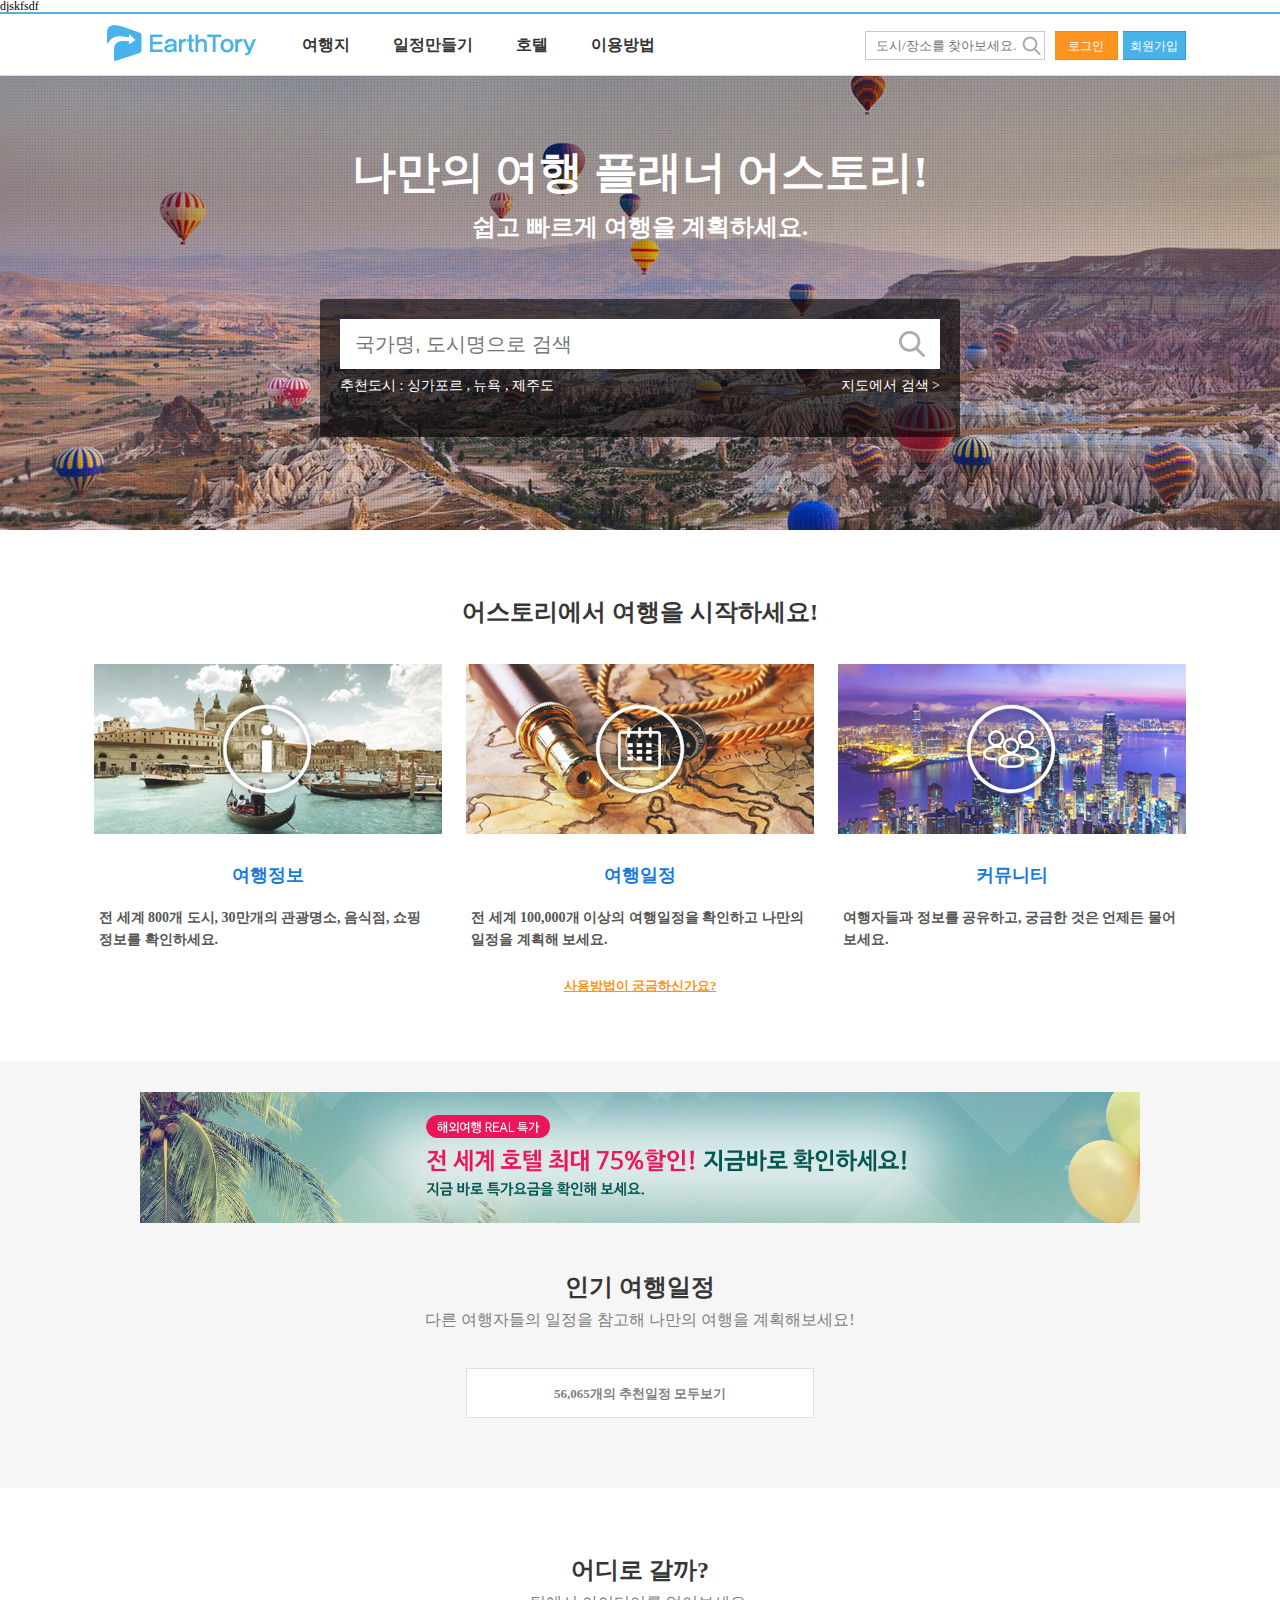
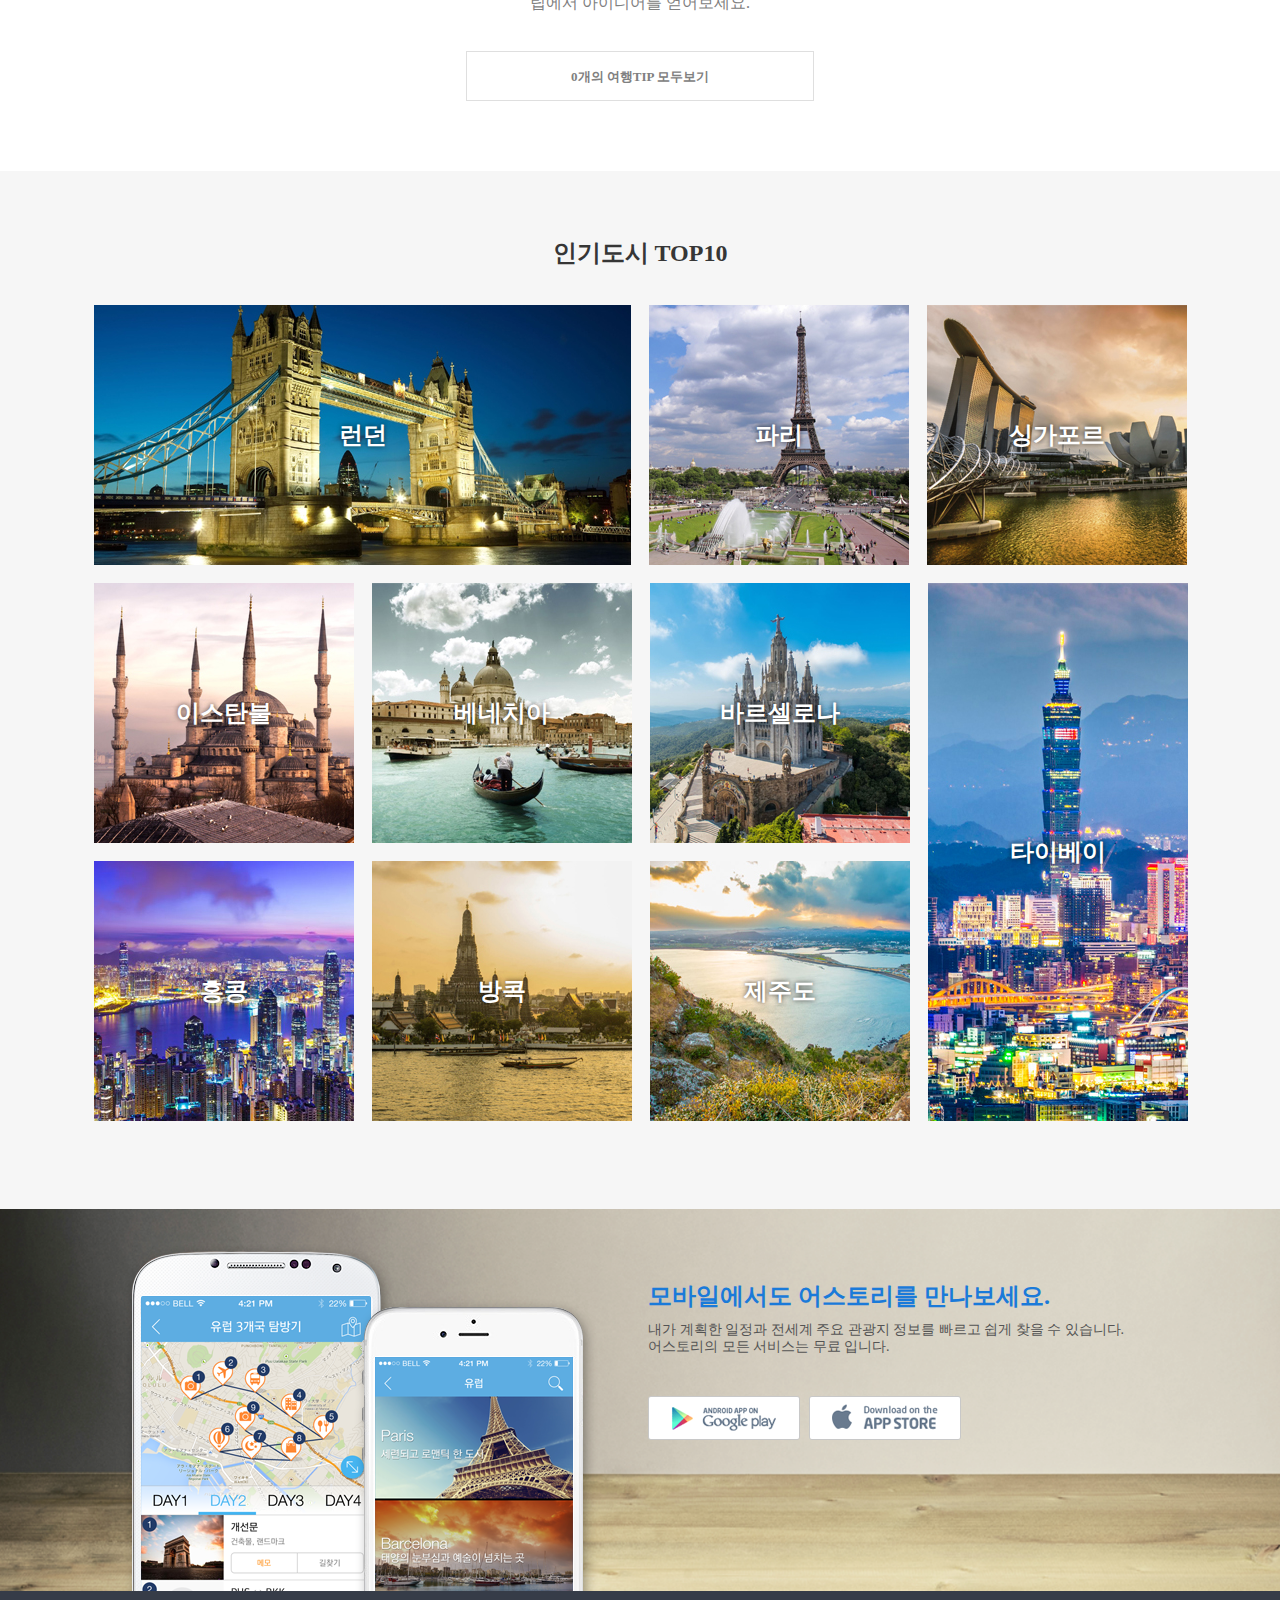
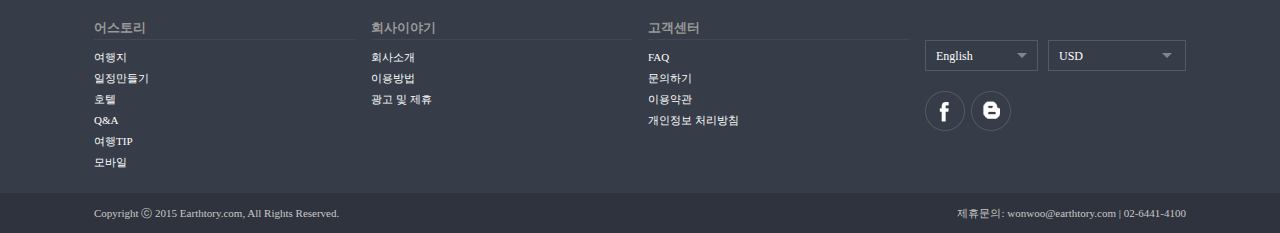
==== commit 584b4b72: "tasd" ====
--- a/earthtory/WebContent/www.earthtory.com/ko/index.html
+++ b/earthtory/WebContent/www.earthtory.com/ko/index.html
@@ -71,6 +71,7 @@
 	</head>
 
 	<body>
+	djskfsdf
 <script>
   (function(i,s,o,g,r,a,m){i['GoogleAnalyticsObject']=r;i[r]=i[r]||function(){
   (i[r].q=i[r].q||[]).push(arguments)},i[r].l=1*new Date();a=s.createElement(o),
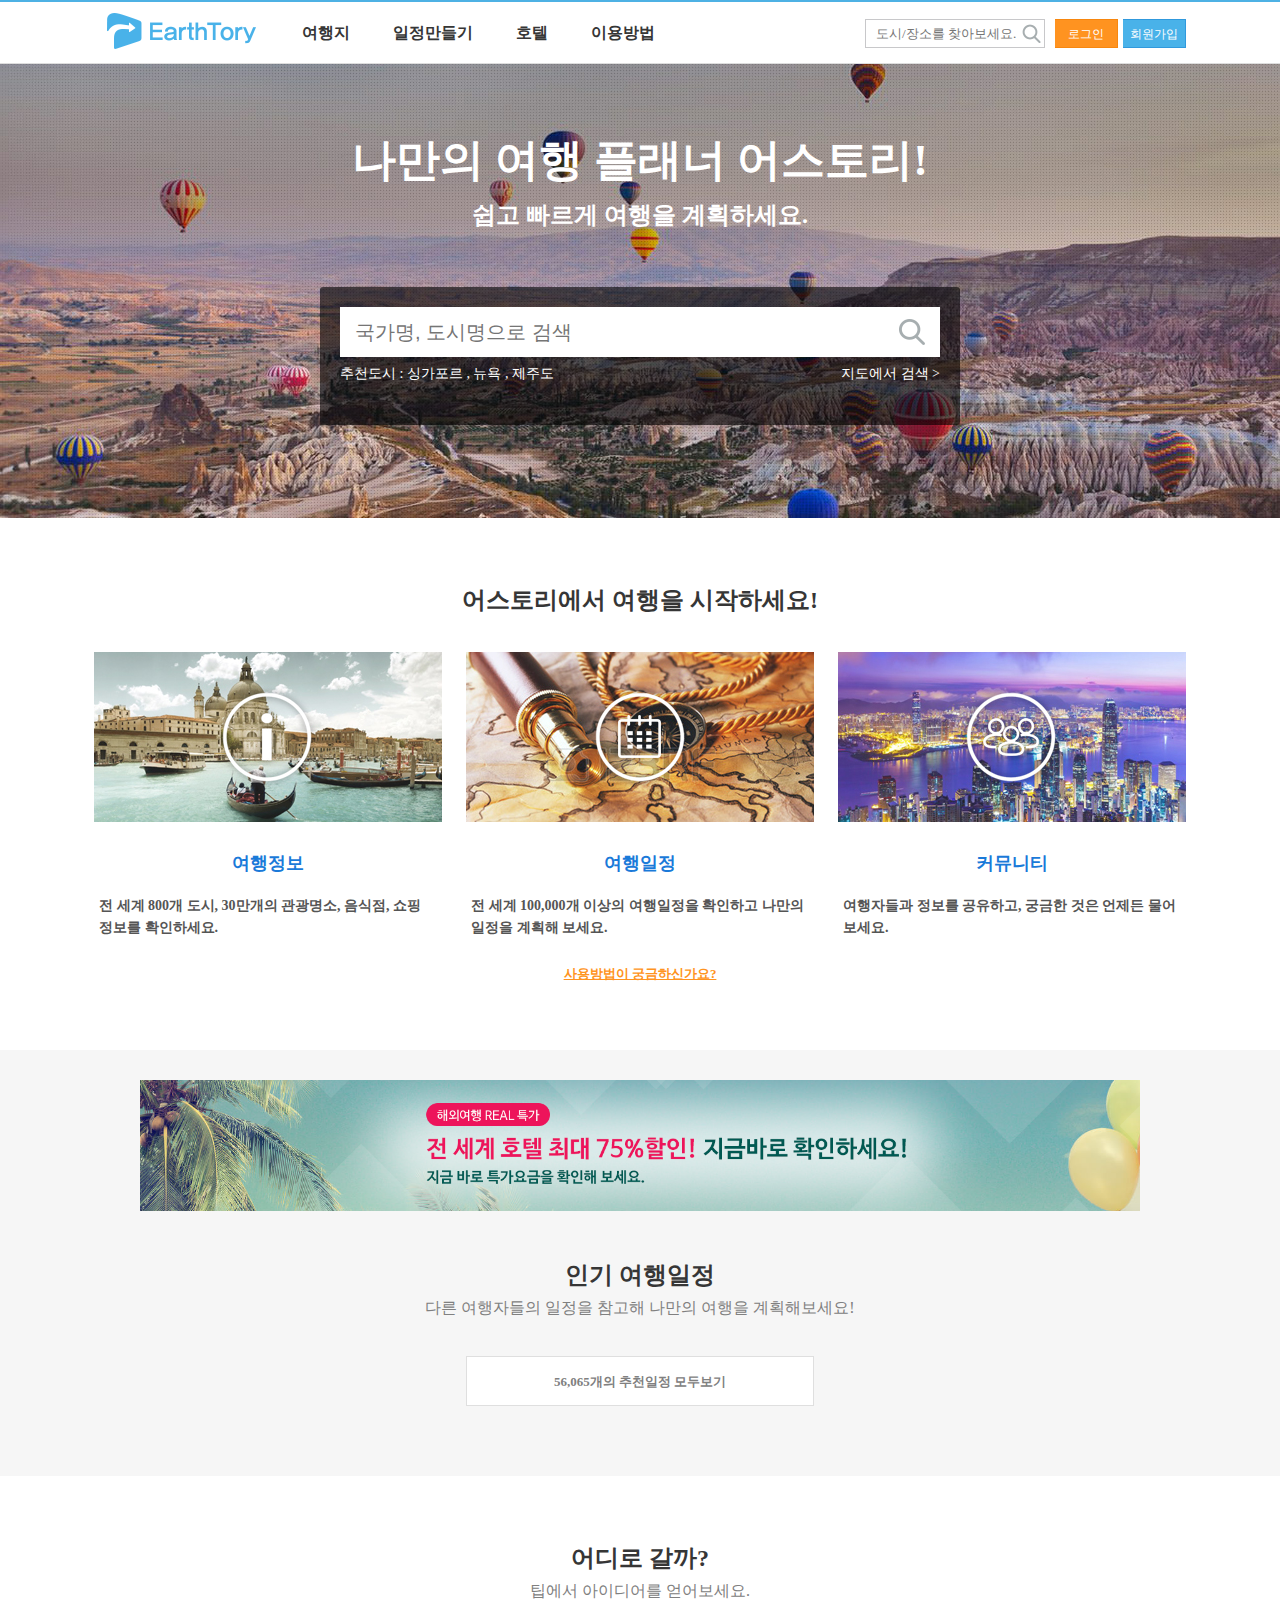
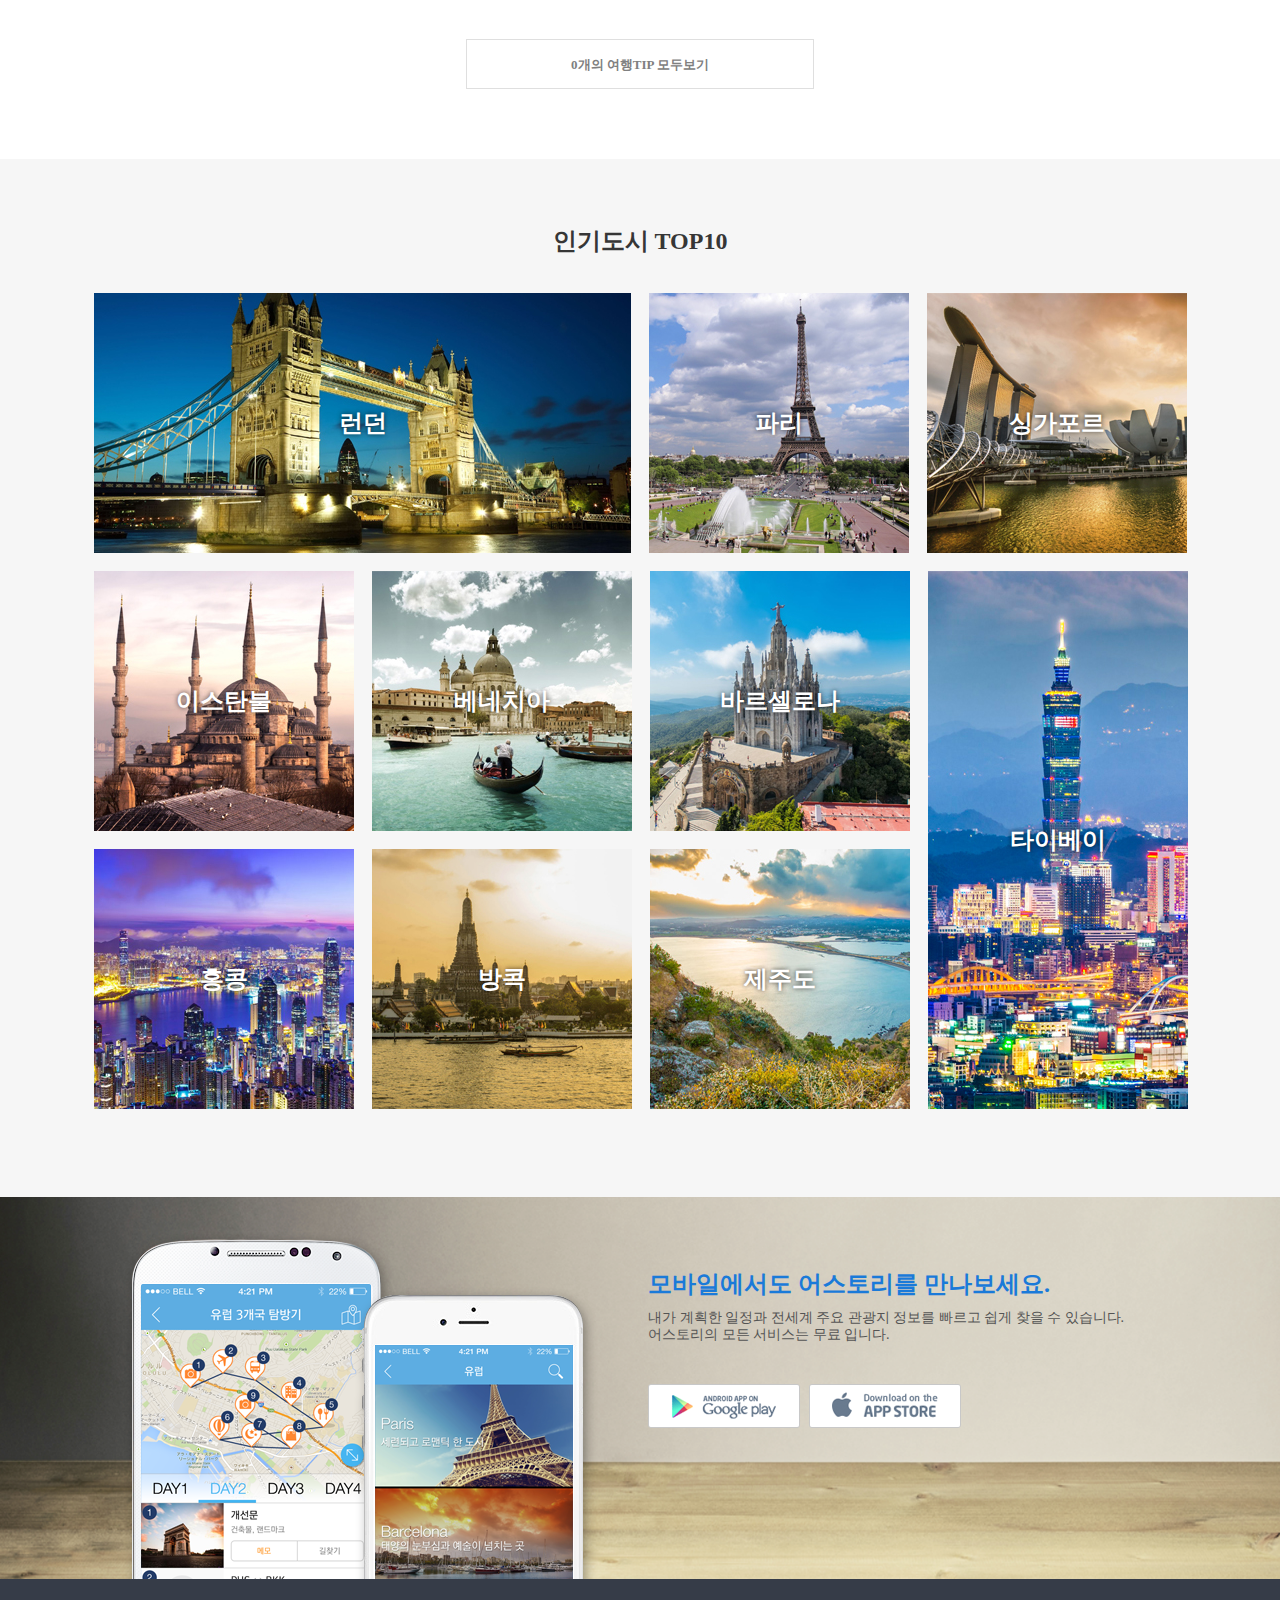
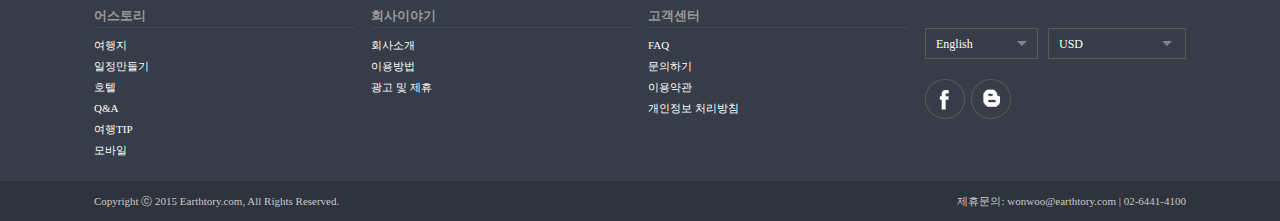
==== commit 75900cbd: "test.." ====
--- a/earthtory/WebContent/www.earthtory.com/ko/index.html
+++ b/earthtory/WebContent/www.earthtory.com/ko/index.html
@@ -71,7 +71,7 @@
 	</head>
 
 	<body>
-	djskfsdf
+	
 <script>
   (function(i,s,o,g,r,a,m){i['GoogleAnalyticsObject']=r;i[r]=i[r]||function(){
   (i[r].q=i[r].q||[]).push(arguments)},i[r].l=1*new Date();a=s.createElement(o),
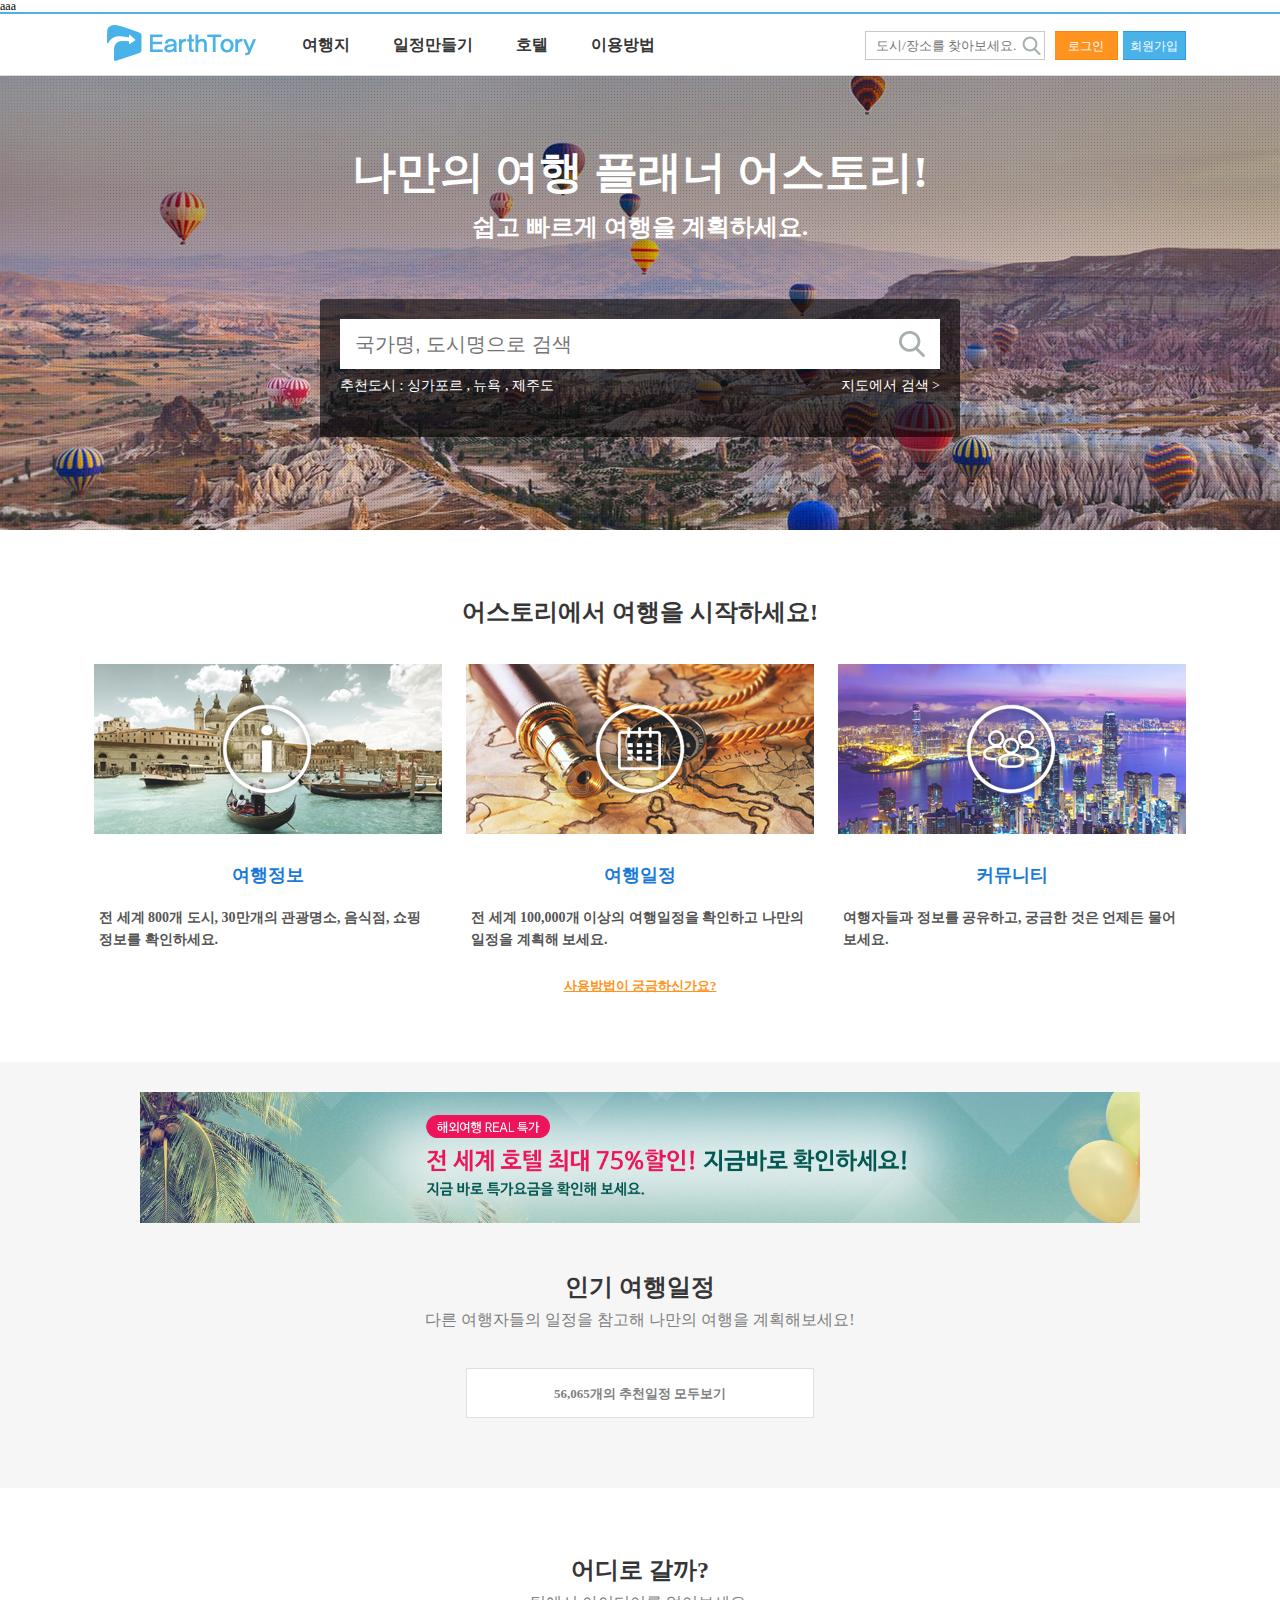
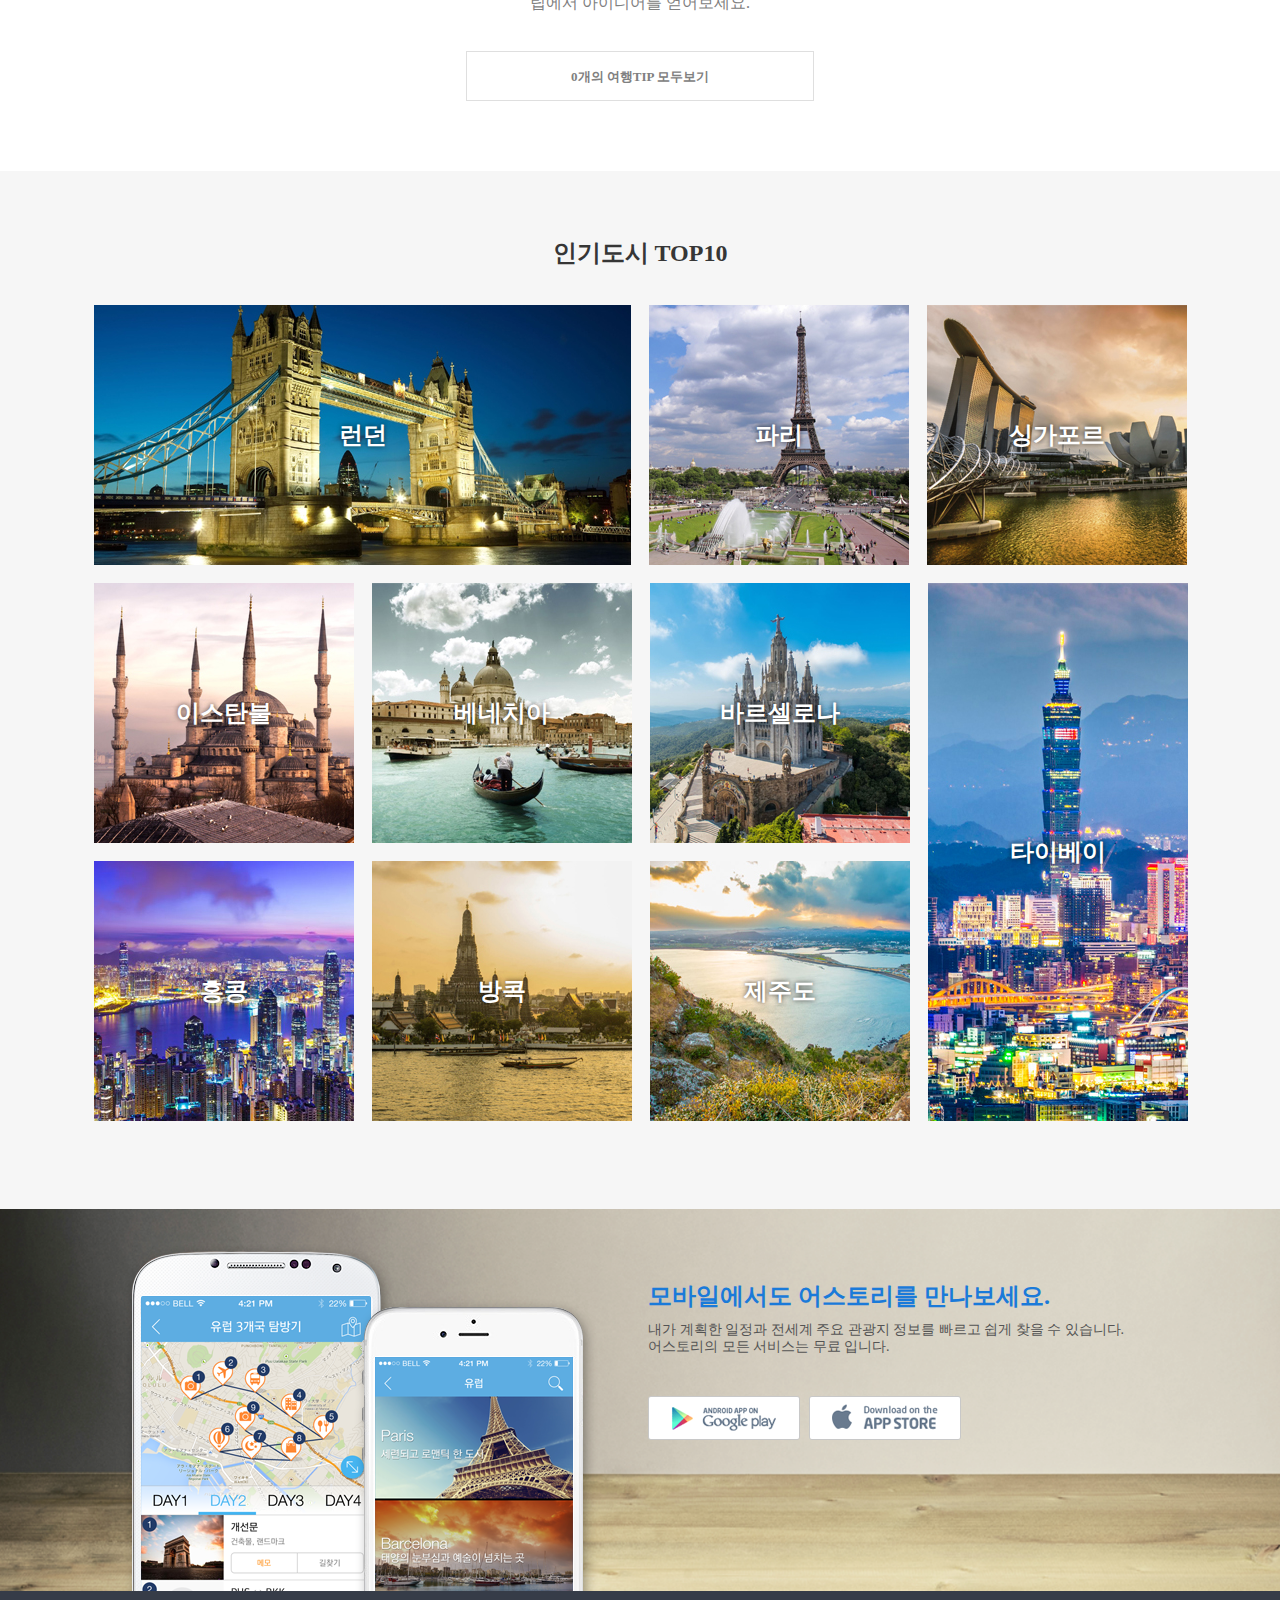
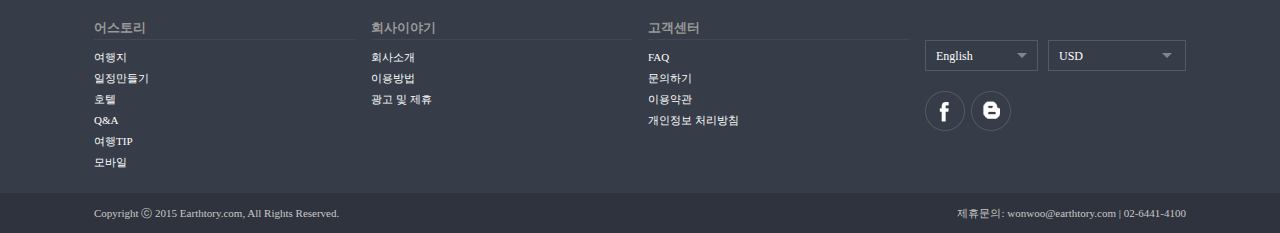
==== commit d7261247: "test2" ====
--- a/earthtory/WebContent/www.earthtory.com/ko/index.html
+++ b/earthtory/WebContent/www.earthtory.com/ko/index.html
@@ -71,7 +71,7 @@
 	</head>
 
 	<body>
-	
+	aaa
 <script>
   (function(i,s,o,g,r,a,m){i['GoogleAnalyticsObject']=r;i[r]=i[r]||function(){
   (i[r].q=i[r].q||[]).push(arguments)},i[r].l=1*new Date();a=s.createElement(o),
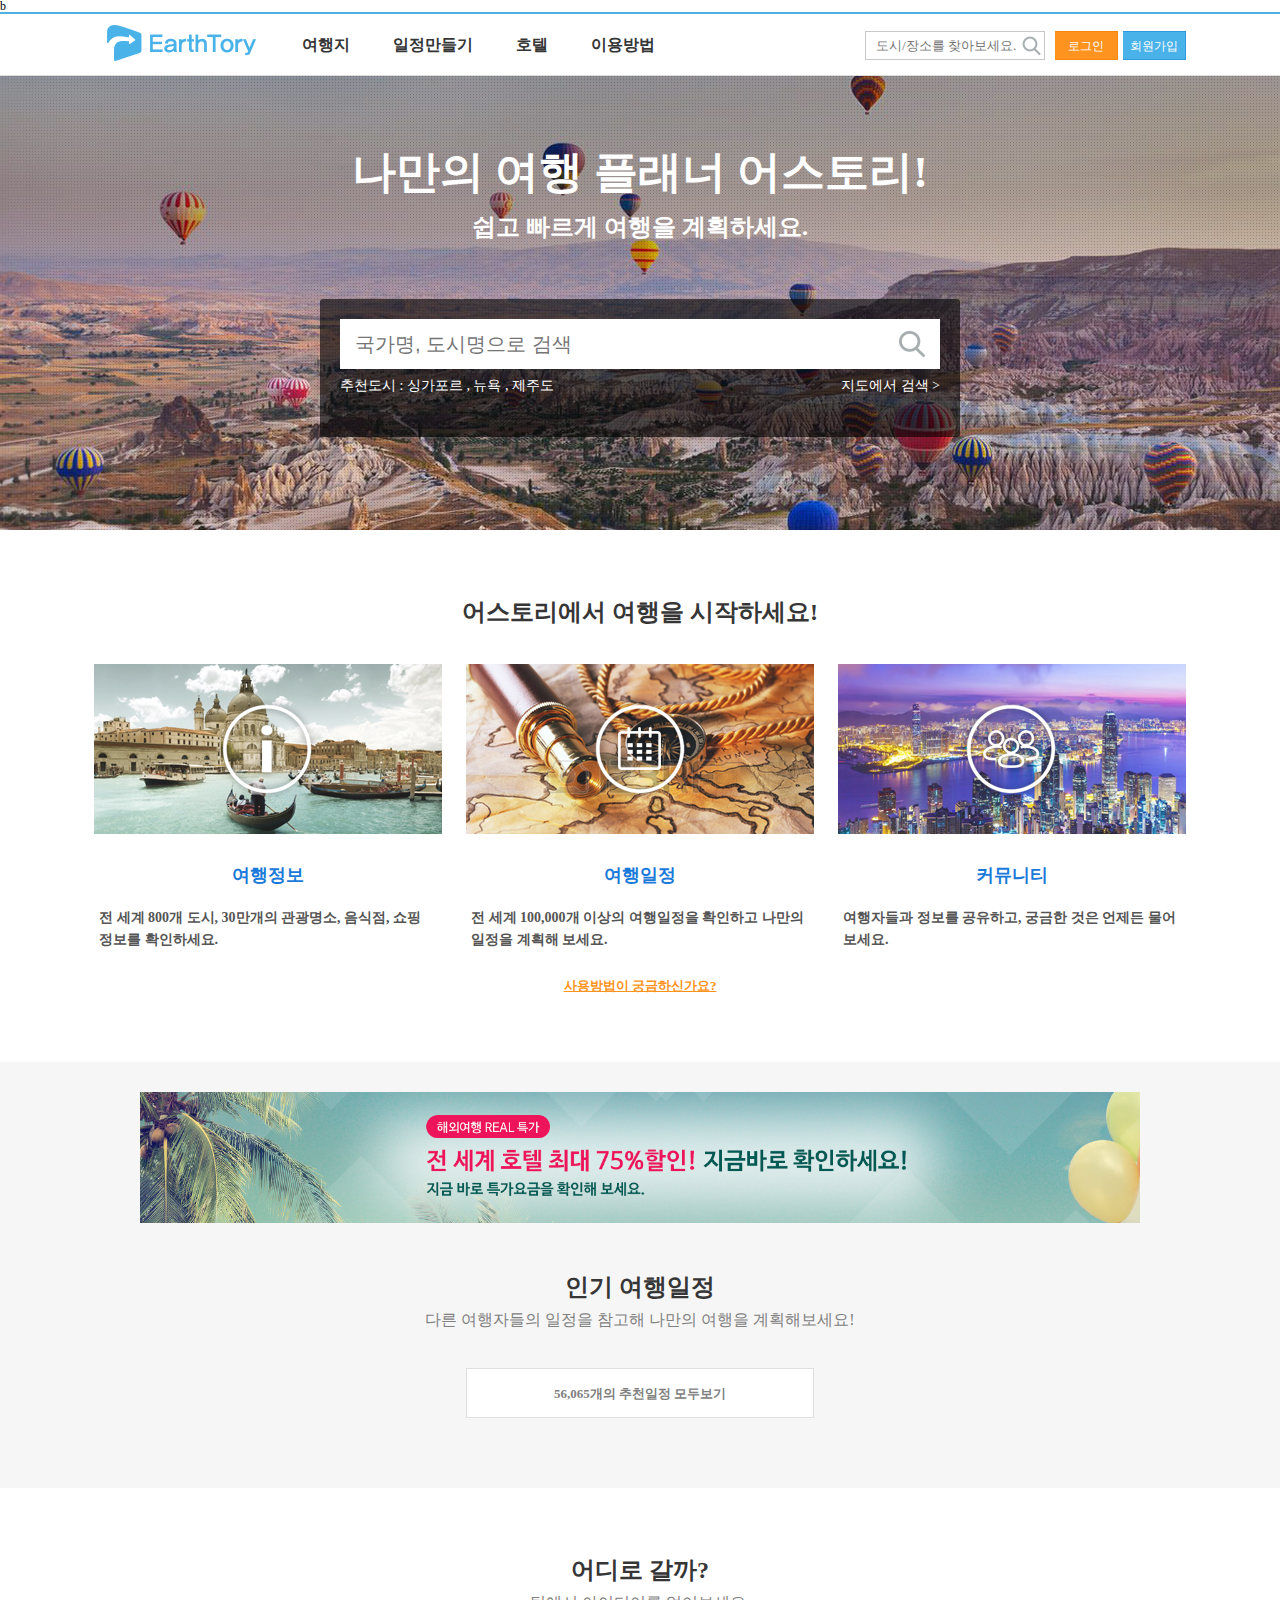
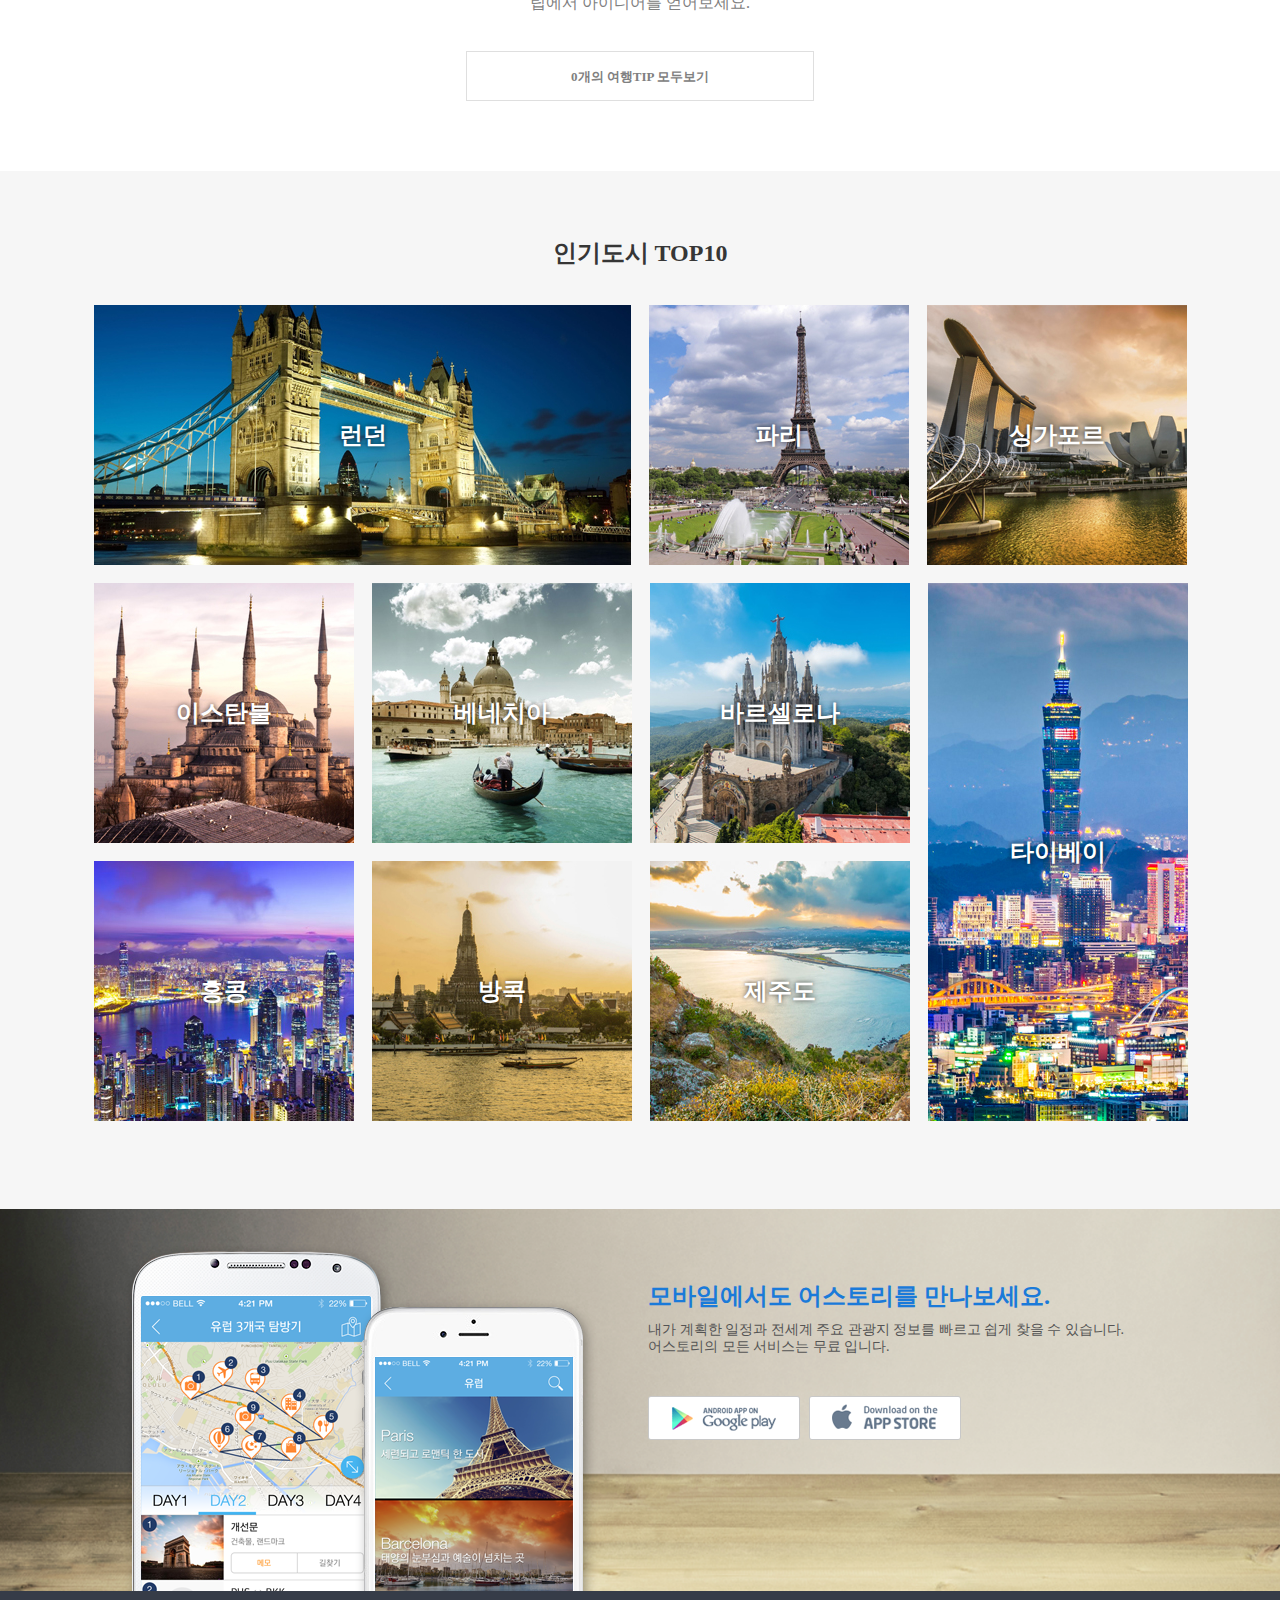
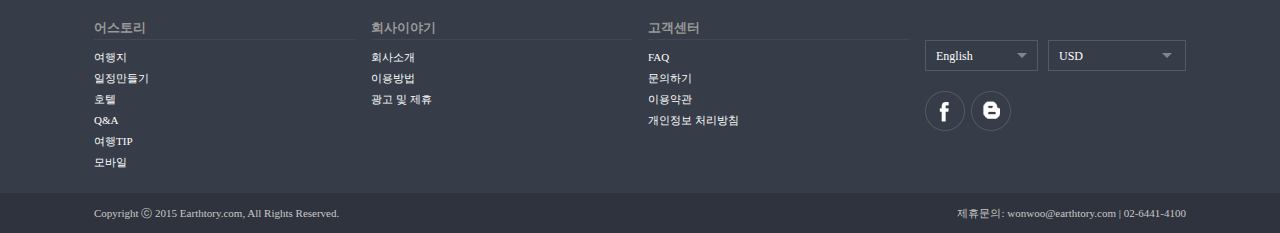
==== commit fd4ebb23: "test3" ====
--- a/earthtory/WebContent/www.earthtory.com/ko/index.html
+++ b/earthtory/WebContent/www.earthtory.com/ko/index.html
@@ -71,7 +71,7 @@
 	</head>
 
 	<body>
-	aaa
+	b
 <script>
   (function(i,s,o,g,r,a,m){i['GoogleAnalyticsObject']=r;i[r]=i[r]||function(){
   (i[r].q=i[r].q||[]).push(arguments)},i[r].l=1*new Date();a=s.createElement(o),
